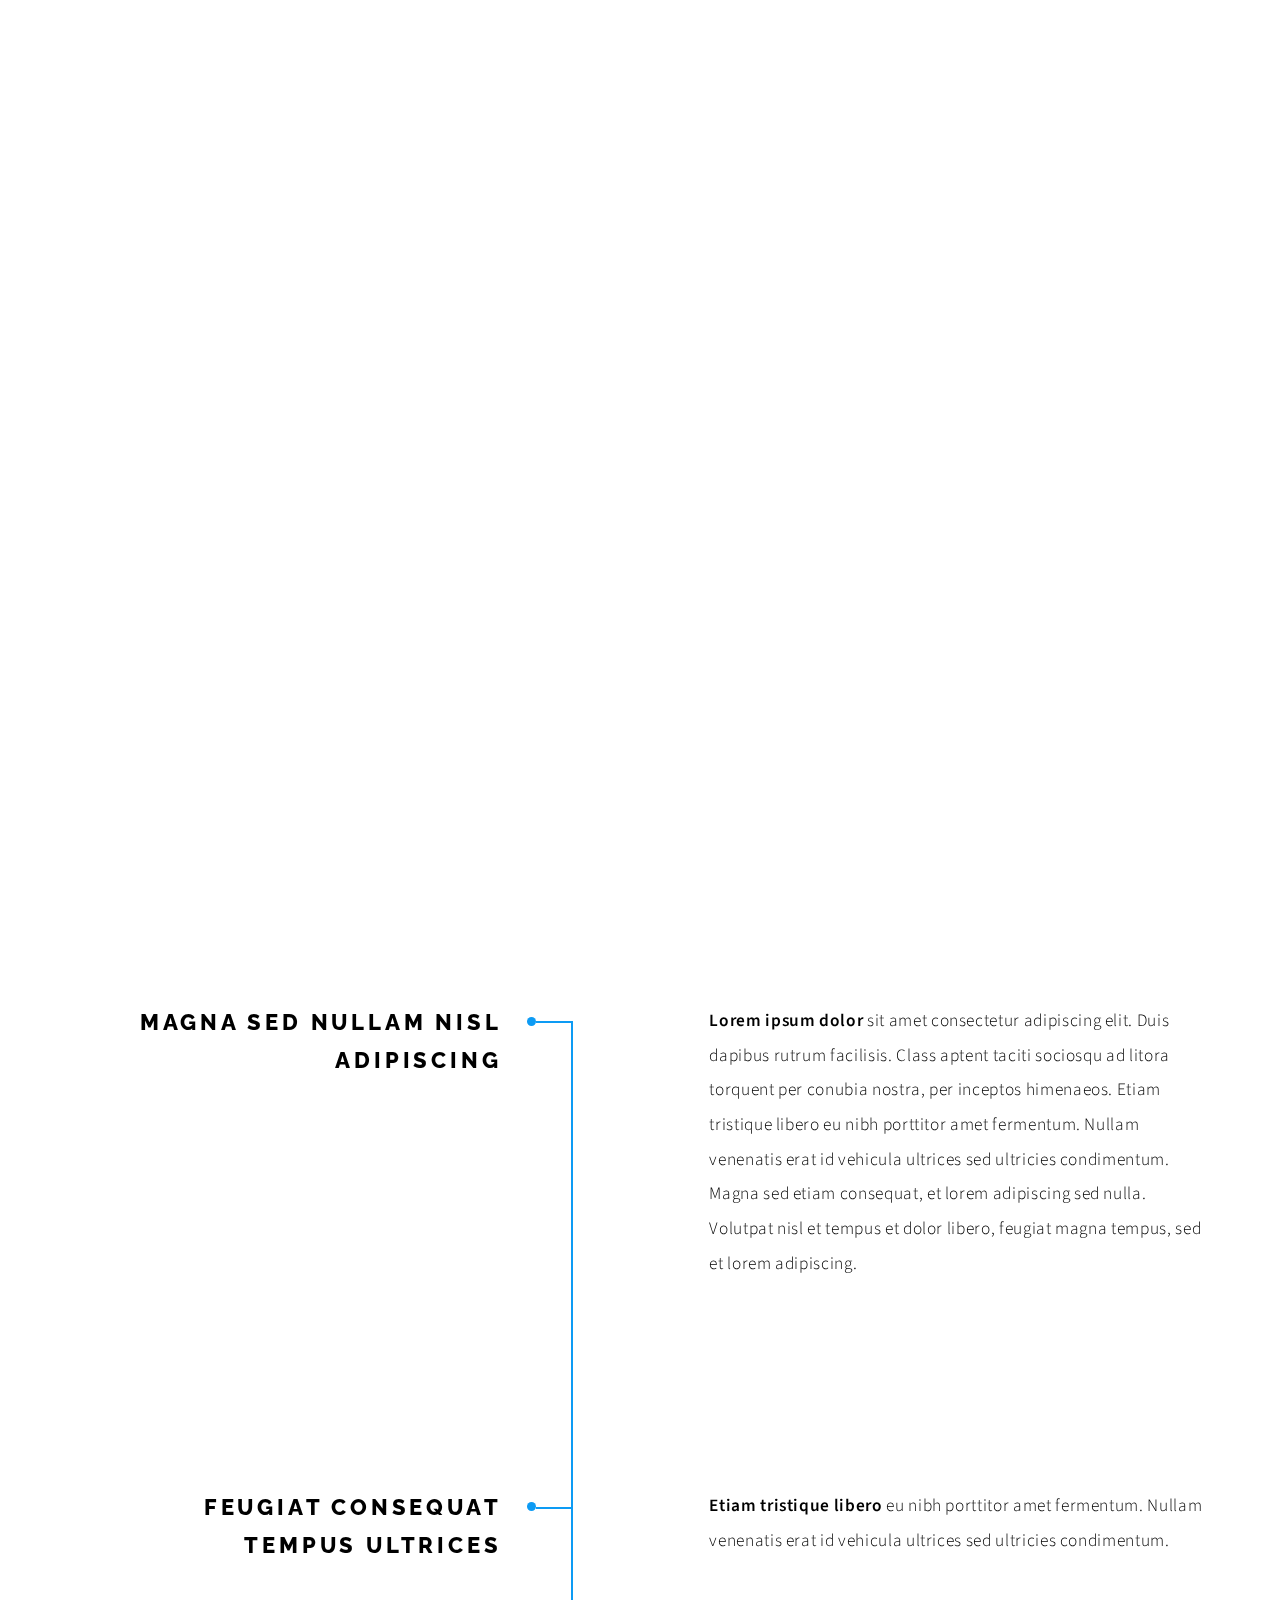
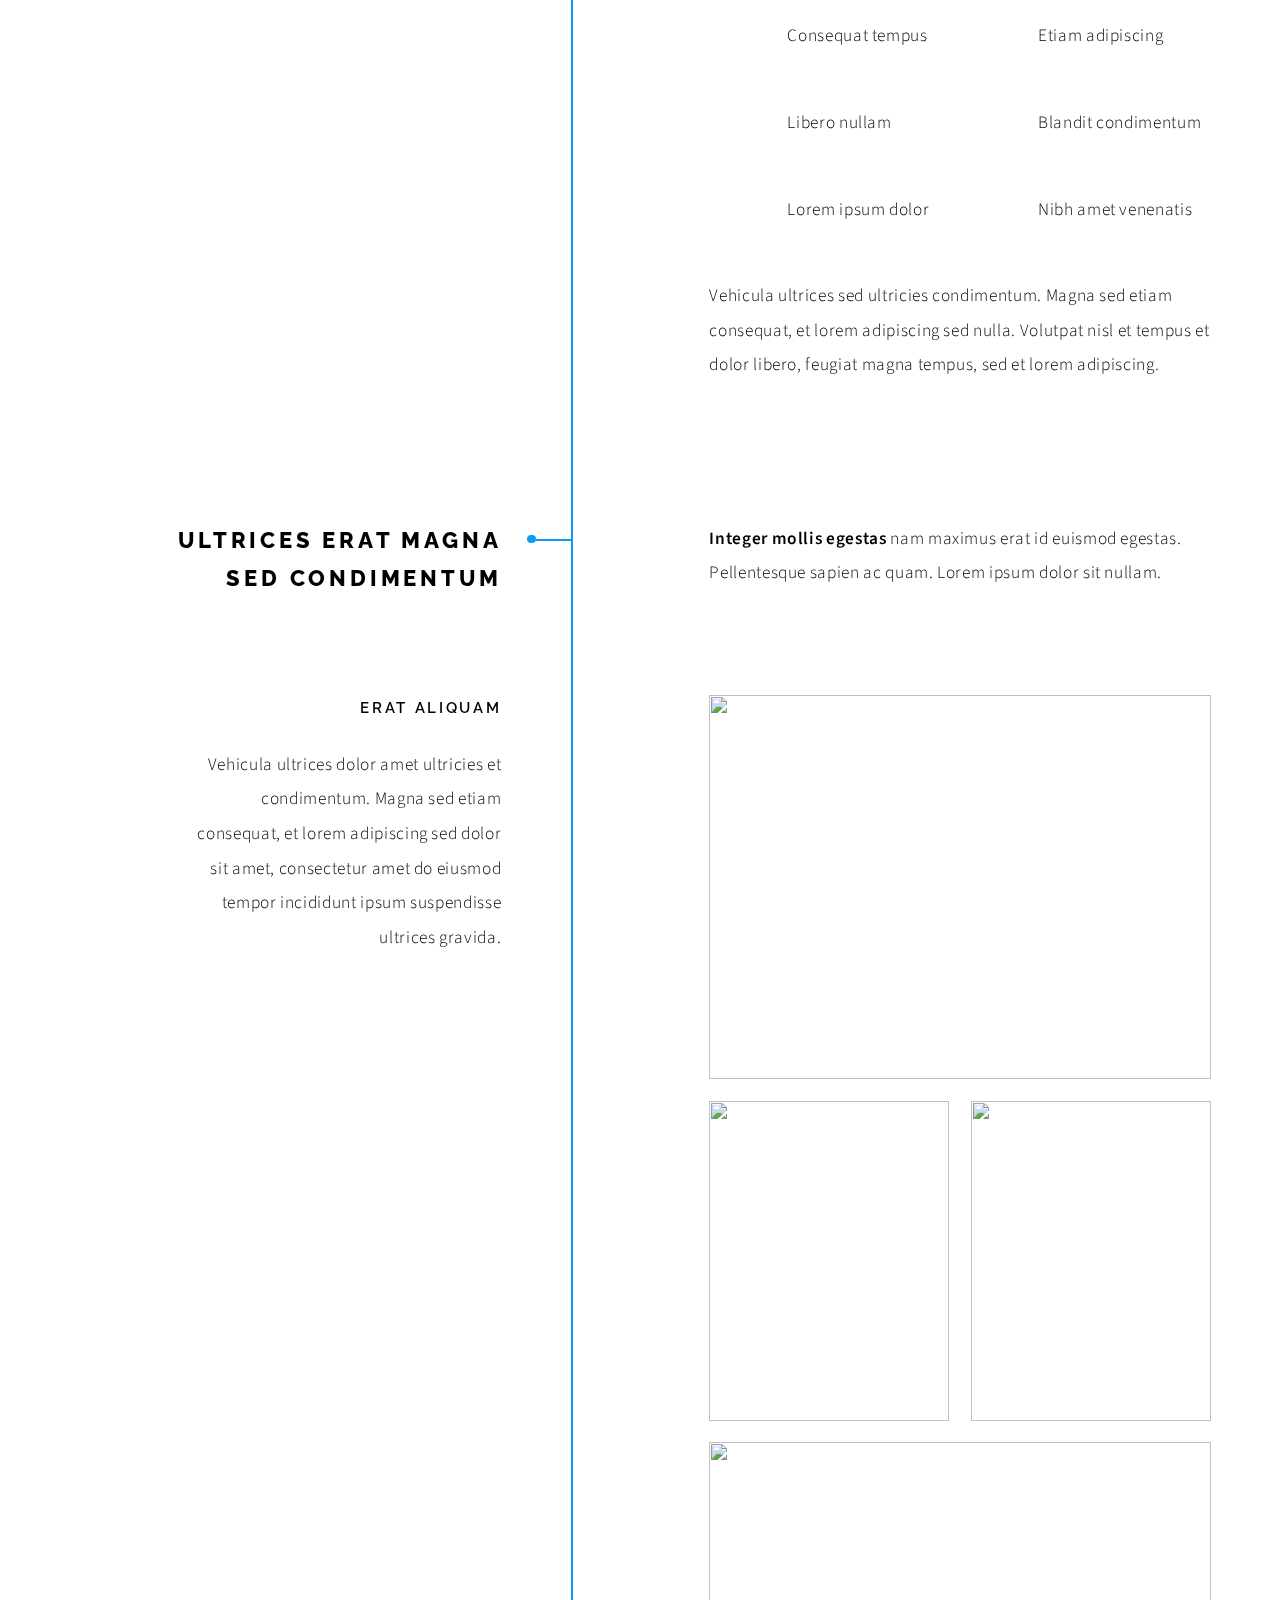
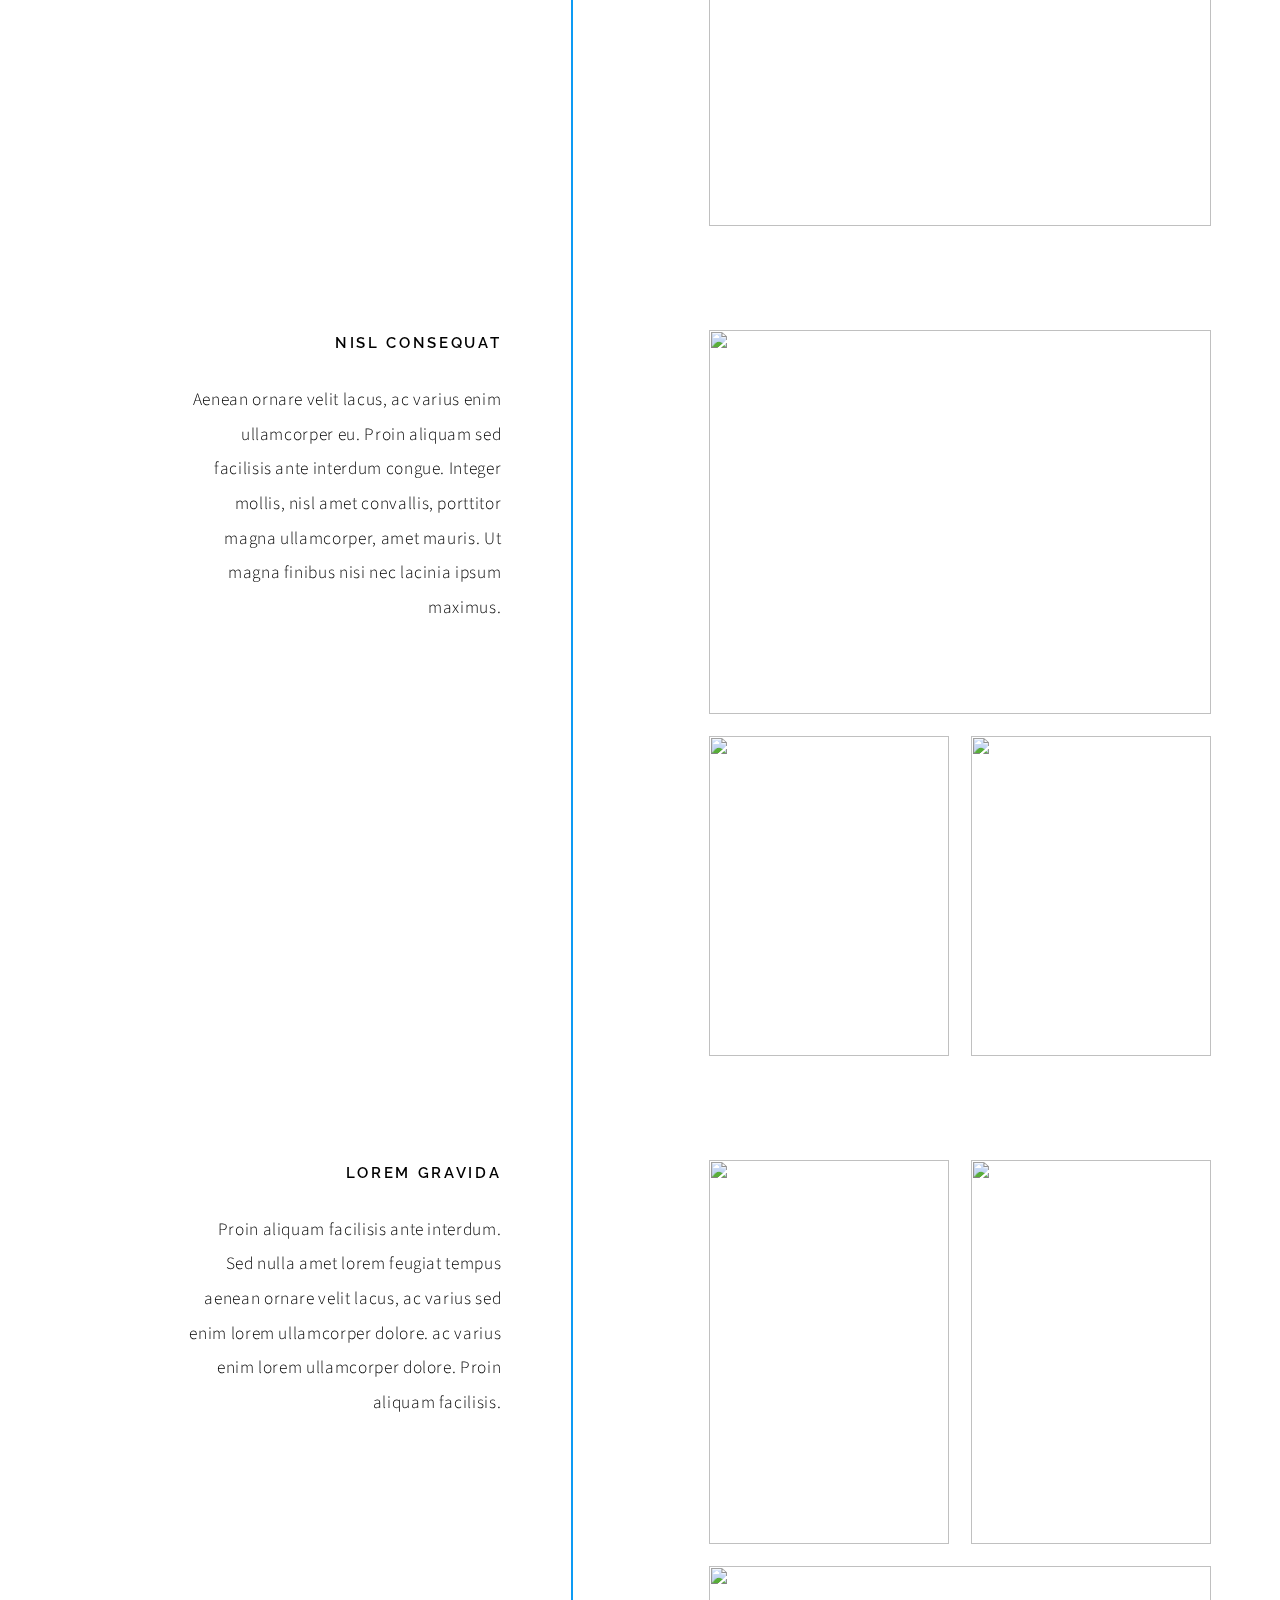
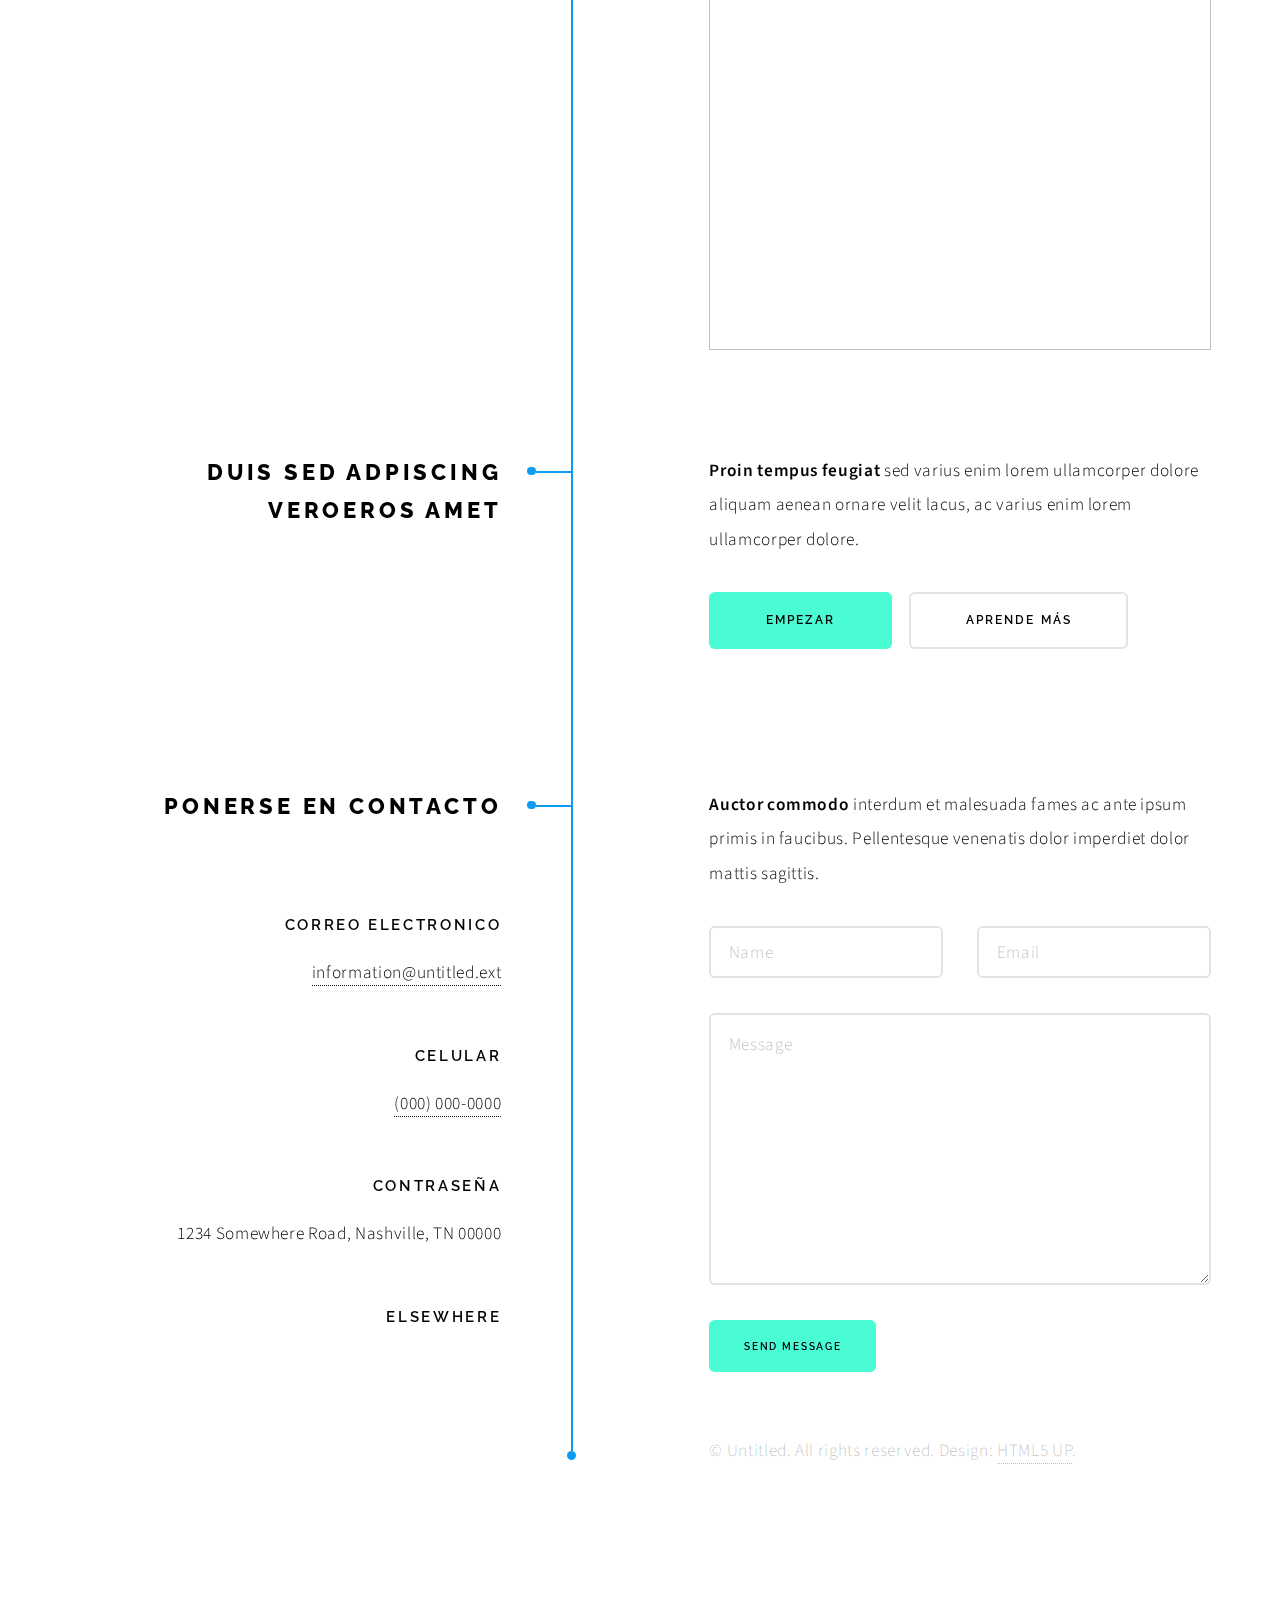
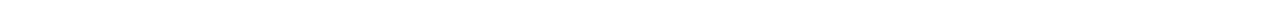
==== index.html @ 2dfb713d "Merge pull request #6 from anders2D/edicion" ====
<!DOCTYPE HTML>
<!--
	Paradigm Shift by HTML5 UP
	html5up.net | @ajlkn
	Free for personal and commercial use under the CCA 3.0 license (html5up.net/license)
-->
<html>
	<head>
		<title>cambio de paradigma en HTML5 UP</title>
		<meta charset="utf-8" />
		<meta name="viewport" content="width=device-width, initial-scale=1, user-scalable=no" />
		<meta name="description" content="" />
		<meta name="keywords" content="" />
		<link rel="stylesheet" href="assets/css/main.css" />
	</head>
	<body class="is-preload">

		<!-- Wrapper -->
			<div id="wrapper">

				<!-- Intro -->
					<section class="intro">
						<header>
							<h1>Cambio de paradigma</h1>
							<p>Una plantilla de sitio responsiva gratuita diseñada por <a href="https://twitter.com/ajlkn">@ajlkn</a> / <a href="https://html5up.net">HTML5 UP</a></p>
							<ul class="actions">
								<li><a href="#first" class="arrow scrolly"><span class="label">Next</span></a></li>
							</ul>
						</header>
						<div class="content">
							<span class="image fill" data-position="center"><img src="images/pic01.jpg" alt="" /></span>
						</div>
					</section>

				<!-- Section -->
					<section id="first">
						<header>
							<h2>Magna sed nullam nisl adipiscing</h2>
						</header>
						<div class="content">
							<p><strong>Lorem ipsum dolor</strong> sit amet consectetur adipiscing elit. Duis dapibus rutrum facilisis. Class aptent taciti sociosqu ad litora torquent per conubia nostra, per inceptos himenaeos. Etiam tristique libero eu nibh porttitor amet fermentum. Nullam venenatis erat id vehicula ultrices sed ultricies condimentum. Magna sed etiam consequat, et lorem adipiscing sed nulla. Volutpat nisl et tempus et dolor libero, feugiat magna tempus, sed et lorem adipiscing.</p>
							<span class="image main"><img src="images/pic02.jpg" alt="" /></span>
						</div>
					</section>

				<!-- Section -->
					<section>
						<header>
							<h2>Feugiat consequat tempus ultrices</h2>
						</header>
						<div class="content">
							<p><strong>Etiam tristique libero</strong> eu nibh porttitor amet fermentum. Nullam venenatis erat id vehicula ultrices sed ultricies condimentum.</p>
							<ul class="feature-icons">
								<li class="icon solid fa-laptop">Consequat tempus</li>
								<li class="icon solid fa-bolt">Etiam adipiscing</li>
								<li class="icon solid fa-signal">Libero nullam</li>
								<li class="icon solid fa-cog">Blandit condimentum</li>
								<li class="icon solid fa-map-marker-alt">Lorem ipsum dolor</li>
								<li class="icon solid fa-code">Nibh amet venenatis</li>
							</ul>
							<p>Vehicula ultrices sed ultricies condimentum. Magna sed etiam consequat, et lorem adipiscing sed nulla. Volutpat nisl et tempus et dolor libero, feugiat magna tempus, sed et lorem adipiscing.</p>
						</div>
					</section>

				<!-- Section -->
					<section>
						<header>
							<h2>Ultrices erat magna sed condimentum</h2>
						</header>
						<div class="content">
							<p><strong>Integer mollis egestas</strong> nam maximus erat id euismod egestas. Pellentesque sapien ac quam. Lorem ipsum dolor sit nullam.</p>

							<!-- Section -->
								<section>
									<header>
										<h3>Erat aliquam</h3>
										<p>Vehicula ultrices dolor amet ultricies et condimentum. Magna sed etiam consequat, et lorem adipiscing sed dolor sit amet, consectetur amet do eiusmod tempor incididunt  ipsum suspendisse ultrices gravida.</p>
									</header>
									<div class="content">
										<div class="gallery">
											<a href="images/gallery/fulls/01.jpg" class="landscape"><img src="images/gallery/thumbs/01.jpg" alt="" /></a>
											<a href="images/gallery/fulls/02.jpg"><img src="images/gallery/thumbs/02.jpg" alt="" /></a>
											<a href="images/gallery/fulls/03.jpg"><img src="images/gallery/thumbs/03.jpg" alt="" /></a>
											<a href="images/gallery/fulls/04.jpg" class="landscape"><img src="images/gallery/thumbs/04.jpg" alt="" /></a>
										</div>
									</div>
								</section>

							<!-- Section -->
								<section>
									<header>
										<h3>Nisl consequat</h3>
										<p>Aenean ornare velit lacus, ac varius enim ullamcorper eu. Proin aliquam sed facilisis ante interdum congue. Integer mollis, nisl amet convallis, porttitor magna ullamcorper, amet mauris. Ut magna finibus nisi nec lacinia ipsum maximus.</p>
									</header>
									<div class="content">
										<div class="gallery">
											<a href="images/gallery/fulls/05.jpg" class="landscape"><img src="images/gallery/thumbs/05.jpg" alt="" /></a>
											<a href="images/gallery/fulls/06.jpg"><img src="images/gallery/thumbs/06.jpg" alt="" /></a>
											<a href="images/gallery/fulls/07.jpg"><img src="images/gallery/thumbs/07.jpg" alt="" /></a>
										</div>
									</div>
								</section>

							<!-- Section -->
								<section>
									<header>
										<h3>Lorem gravida</h3>
										<p>Proin aliquam facilisis ante interdum. Sed nulla amet lorem feugiat tempus aenean ornare velit lacus, ac varius sed enim lorem ullamcorper dolore.  ac varius enim lorem ullamcorper dolore. Proin aliquam facilisis.</p>
									</header>
									<div class="content">
										<div class="gallery">
											<a href="images/gallery/fulls/08.jpg" class="portrait"><img src="images/gallery/thumbs/08.jpg" alt="" /></a>
											<a href="images/gallery/fulls/09.jpg" class="portrait"><img src="images/gallery/thumbs/09.jpg" alt="" /></a>
											<a href="images/gallery/fulls/10.jpg" class="landscape"><img src="images/gallery/thumbs/10.jpg" alt="" /></a>
										</div>
									</div>
								</section>

						</div>
					</section>

				<!-- Section -->
					<section>
						<header>
							<h2>Duis sed adpiscing veroeros amet</h2>
						</header>
						<div class="content">
							<p><strong>Proin tempus feugiat</strong> sed varius enim lorem ullamcorper dolore aliquam aenean ornare velit lacus, ac varius enim lorem ullamcorper dolore.</p>
							<ul class="actions">
								<li><a href="#" class="button primary large">Empezar</a></li>
								<li><a href="#" class="button large">Aprende más</a></li>
							</ul>
						</div>
					</section>

				<!-- Elements -->
				<!--
					<section>
						<header>
							<h2>Elements</h2>
						</header>
						<div class="content">

							<section>
								<header>
									<h3>Text</h3>
								</header>
								<div class="content">
									<p>This is <b>bold</b> and this is <strong>strong</strong>. This is <i>italic</i> and this is <em>emphasized</em>.
									This is <sup>superscript</sup> text and this is <sub>subscript</sub> text.
									This is <u>underlined</u> and this is code: <code>for (;;) { ... }</code>. Finally, <a href="#">this is a link</a>.</p>
									<hr />
									<h2>Heading Level 2</h2>
									<h3>Heading Level 3</h3>
									<h4>Heading Level 4</h4>
									<h5>Heading Level 5</h5>
									<hr />
									<h5>Blockquote</h5>
									<blockquote>Fringilla nisl. Donec accumsan interdum nisi, quis tincidunt felis sagittis eget tempus euismod. Vestibulum ante ipsum primis in faucibus vestibulum. Blandit adipiscing eu felis iaculis volutpat ac adipiscing accumsan faucibus. Vestibulum ante ipsum primis in faucibus lorem ipsum dolor sit amet nullam adipiscing eu felis.</blockquote>
									<h5>Preformatted</h5>
									<pre><code>i = 0;

while (!deck.isInOrder()) {
  print 'Iteration ' + i;
  deck.shuffle();
  i++;
}

print 'Sorted in ' + i + ' iterations.';</code></pre>
								</div>
							</section>

							<section>
								<header>
									<h3>Lists</h3>
								</header>
								<div class="content">

									<h4>Unordered</h4>
									<ul>
										<li>Dolor pulvinar etiam.</li>
										<li>Sagittis adipiscing.</li>
										<li>Felis enim feugiat.</li>
									</ul>

									<h4>Alternate</h4>
									<ul class="alt">
										<li>Dolor pulvinar etiam.</li>
										<li>Sagittis adipiscing.</li>
										<li>Felis enim feugiat.</li>
									</ul>

									<h4>Ordered</h4>
									<ol>
										<li>Dolor pulvinar etiam.</li>
										<li>Etiam vel felis viverra.</li>
										<li>Felis enim feugiat.</li>
										<li>Dolor pulvinar etiam.</li>
										<li>Etiam vel felis lorem.</li>
										<li>Felis enim et feugiat.</li>
									</ol>
									<h4>Icons</h4>
									<ul class="icons">
										<li><a href="#" class="icon brands fa-twitter"><span class="label">Twitter</span></a></li>
										<li><a href="#" class="icon brands fa-facebook-f"><span class="label">Facebook</span></a></li>
										<li><a href="#" class="icon brands fa-instagram"><span class="label">Instagram</span></a></li>
										<li><a href="#" class="icon brands fa-github"><span class="label">Github</span></a></li>
									</ul>

									<h4>Actions</h4>
									<ul class="actions">
										<li><a href="#" class="button primary">Default</a></li>
										<li><a href="#" class="button">Default</a></li>
									</ul>
									<ul class="actions stacked">
										<li><a href="#" class="button primary">Default</a></li>
										<li><a href="#" class="button">Default</a></li>
									</ul>
								</div>
							</section>

							<section>
								<header>
									<h3>Table</h3>
								</header>
								<div class="content">
									<h4>Default</h4>
									<div class="table-wrapper">
										<table>
											<thead>
												<tr>
													<th>Name</th>
													<th>Description</th>
													<th>Price</th>
												</tr>
											</thead>
											<tbody>
												<tr>
													<td>Item One</td>
													<td>Ante turpis integer aliquet porttitor.</td>
													<td>29.99</td>
												</tr>
												<tr>
													<td>Item Two</td>
													<td>Vis ac commodo adipiscing arcu aliquet.</td>
													<td>19.99</td>
												</tr>
												<tr>
													<td>Item Three</td>
													<td> Morbi faucibus arcu accumsan lorem.</td>
													<td>29.99</td>
												</tr>
												<tr>
													<td>Item Four</td>
													<td>Vitae integer tempus condimentum.</td>
													<td>19.99</td>
												</tr>
												<tr>
													<td>Item Five</td>
													<td>Ante turpis integer aliquet porttitor.</td>
													<td>29.99</td>
												</tr>
											</tbody>
											<tfoot>
												<tr>
													<td colspan="2"></td>
													<td>100.00</td>
												</tr>
											</tfoot>
										</table>
									</div>

									<h4>Alternate</h4>
									<div class="table-wrapper">
										<table class="alt">
											<thead>
												<tr>
													<th>Name</th>
													<th>Description</th>
													<th>Price</th>
												</tr>
											</thead>
											<tbody>
												<tr>
													<td>Item One</td>
													<td>Ante turpis integer aliquet porttitor.</td>
													<td>29.99</td>
												</tr>
												<tr>
													<td>Item Two</td>
													<td>Vis ac commodo adipiscing arcu aliquet.</td>
													<td>19.99</td>
												</tr>
												<tr>
													<td>Item Three</td>
													<td> Morbi faucibus arcu accumsan lorem.</td>
													<td>29.99</td>
												</tr>
												<tr>
													<td>Item Four</td>
													<td>Vitae integer tempus condimentum.</td>
													<td>19.99</td>
												</tr>
												<tr>
													<td>Item Five</td>
													<td>Ante turpis integer aliquet porttitor.</td>
													<td>29.99</td>
												</tr>
											</tbody>
											<tfoot>
												<tr>
													<td colspan="2"></td>
													<td>100.00</td>
												</tr>
											</tfoot>
										</table>
									</div>
								</div>
							</section>

							<section>
								<header>
									<h3>Buttons</h3>
								</header>
								<div class="content">
									<ul class="actions">
										<li><a href="#" class="button primary">Primary</a></li>
										<li><a href="#" class="button">Default</a></li>
									</ul>
									<ul class="actions">
										<li><a href="#" class="button large">Large</a></li>
										<li><a href="#" class="button">Default</a></li>
										<li><a href="#" class="button small">Small</a></li>
									</ul>
									<ul class="actions">
										<li><a href="#" class="button primary icon solid fa-download">Icon</a></li>
										<li><a href="#" class="button icon solid fa-download">Icon</a></li>
									</ul>
									<ul class="actions">
										<li><span class="button primary disabled">Disabled</span></li>
										<li><span class="button disabled">Disabled</span></li>
									</ul>
								</div>
							</section>

							<section>
								<header>
									<h3>Form</h3>
								</header>
								<div class="content">
									<form method="post" action="#">
										<div class="fields">
											<div class="field half">
												<label for="demo-name">Name</label>
												<input type="text" name="demo-name" id="demo-name" value="" placeholder="Jane Doe" />
											</div>
											<div class="field half">
												<label for="demo-email">Email</label>
												<input type="email" name="demo-email" id="demo-email" value="" placeholder="jane@untitled.tld" />
											</div>
											<div class="field">
												<label for="demo-category">Category</label>
												<select name="demo-category" id="demo-category">
													<option value="">-</option>
													<option value="1">Manufacturing</option>
													<option value="1">Shipping</option>
													<option value="1">Administration</option>
													<option value="1">Human Resources</option>
												</select>
											</div>
											<div class="field half">
												<input type="radio" id="demo-priority-low" name="demo-priority" checked>
												<label for="demo-priority-low">Low</label>
											</div>
											<div class="field half">
												<input type="radio" id="demo-priority-high" name="demo-priority">
												<label for="demo-priority-high">High</label>
											</div>
											<div class="field half">
												<input type="checkbox" id="demo-copy" name="demo-copy">
												<label for="demo-copy">Email me a copy</label>
											</div>
											<div class="field half">
												<input type="checkbox" id="demo-human" name="demo-human" checked>
												<label for="demo-human">Not a robot</label>
											</div>
											<div class="field">
												<label for="demo-message">Message</label>
												<textarea name="demo-message" id="demo-message" placeholder="Enter your message" rows="6"></textarea>
											</div>
										</div>
										<ul class="actions">
											<li><input type="submit" value="Send Message" class="primary" /></li>
											<li><input type="reset" value="Reset" /></li>
										</ul>
									</form>
								</div>
							</section>

						</div>
					</section>
				-->

				<!-- Section -->
					<section>
						<header>
							<h2>Ponerse en contacto</h2>
						</header>
						<div class="content">
							<p><strong>Auctor commodo</strong> interdum et malesuada fames ac ante ipsum primis in faucibus. Pellentesque venenatis dolor imperdiet dolor mattis sagittis.</p>
							<form>
								<div class="fields">
									<div class="field half">
										<input type="text" name="name" id="name" placeholder="Name" />
									</div>
									<div class="field half">
										<input type="email" name="email" id="email" placeholder="Email" />
									</div>
									<div class="field">
										<textarea name="message" id="message" placeholder="Message" rows="7"></textarea>
									</div>
								</div>
								<ul class="actions">
									<li><input type="submit" value="Send Message" class="button primary" /></li>
								</ul>
							</form>
						</div>
						<footer>
							<ul class="items">
								<li>
									<h3>correo electronico</h3>
									<a href="#">information@untitled.ext</a>
								</li>
								<li>
									<h3>celular</h3>
									<a href="#">(000) 000-0000</a>
								</li>
								<li>
									<h3>contraseña</h3>
									<span>1234 Somewhere Road, Nashville, TN 00000</span>
								</li>
								<li>
									<h3>Elsewhere</h3>
									<ul class="icons">
										<li><a href="#" class="icon brands fa-twitter"><span class="label">Twitter</span></a></li>
										<li><a href="#" class="icon brands fa-facebook-f"><span class="label">Facebook</span></a></li>
										<li><a href="#" class="icon brands fa-instagram"><span class="label">Instagram</span></a></li>
										<li><a href="#" class="icon brands fa-linkedin-in"><span class="label">LinkedIn</span></a></li>
										<li><a href="#" class="icon brands fa-github"><span class="label">GitHub</span></a></li>
										<li><a href="#" class="icon brands fa-codepen"><span class="label">Codepen</span></a></li>
									</ul>
								</li>
							</ul>
						</footer>
					</section>

				<!-- Copyright -->
					<div class="copyright">&copy; Untitled. All rights reserved. Design: <a href="https://html5up.net">HTML5 UP</a>.</div>

			</div>

		<!-- Scripts -->
			<script src="assets/js/jquery.min.js"></script>
			<script src="assets/js/jquery.scrolly.min.js"></script>
			<script src="assets/js/browser.min.js"></script>
			<script src="assets/js/breakpoints.min.js"></script>
			<script src="assets/js/util.js"></script>
			<script src="assets/js/main.js"></script>

	</body>
</html>
---- assets/css/main.css ----
@import url(fontawesome-all.min.css);
@import url("https://fonts.googleapis.com/css?family=Source+Sans+Pro:300,600,700,300i,600i,700i|Raleway:600,800");

/*
	Paradigm Shift by HTML5 UP
	html5up.net | @ajlkn
	Free for personal and commercial use under the CCA 3.0 license (html5up.net/license)
*/

html, body, div, span, applet, object,
iframe, h1, h2, h3, h4, h5, h6, p, blockquote,
pre, a, abbr, acronym, address, big, cite,
code, del, dfn, em, img, ins, kbd, q, s, samp,
small, strike, strong, sub, sup, tt, var, b,
u, i, center, dl, dt, dd, ol, ul, li, fieldset,
form, label, legend, table, caption, tbody,
tfoot, thead, tr, th, td, article, aside,
canvas, details, embed, figure, figcaption,
footer, header, hgroup, menu, nav, output, ruby,
section, summary, time, mark, audio, video {
	margin: 0;
	padding: 0;
	border: 0;
	font-size: 100%;
	font: inherit;
	vertical-align: baseline;}

article, aside, details, figcaption, figure,
footer, header, hgroup, menu, nav, section {
	display: block;}

body {
	line-height: 1;
}

ol, ul {
	list-style: none;
}

blockquote, q {
	quotes: none;
}

	blockquote:before, blockquote:after, q:before, q:after {
		content: '';
		content: none;
	}

table {
	border-collapse: collapse;
	border-spacing: 0;
}

body {
	-webkit-text-size-adjust: none;
}

mark {
	background-color: transparent;
	color: inherit;
}

input::-moz-focus-inner {
	border: 0;
	padding: 0;
}

input, select, textarea {
	-moz-appearance: none;
	-webkit-appearance: none;
	-ms-appearance: none;
	appearance: none;
}

/* Basic */

	@-ms-viewport {
		width: device-width;
	}

	body {
		-ms-overflow-style: scrollbar;
	}

	@media screen and (max-width: 480px) {

		html, body {
			min-width: 320px;
		}

	}

	html {
		box-sizing: border-box;
	}

	*, *:before, *:after {
		box-sizing: inherit;
	}

	html {
		overflow-x: hidden;
	}

	body {
		background: #ffffff;
		overflow-x: hidden;
	}

		body.is-preload *, body.is-preload *:before, body.is-preload *:after {
			-moz-animation: none !important;
			-webkit-animation: none !important;
			-ms-animation: none !important;
			animation: none !important;
			-moz-transition: none !important;
			-webkit-transition: none !important;
			-ms-transition: none !important;
			transition: none !important;
		}

/* Typography */

	html {
		font-size: 18pt;
	}

		@media screen and (max-width: 1920px) {

			html {
				font-size: 13pt;
			}

		}

		@media screen and (max-width: 1152px) {

			html {
				font-size: 14pt;
			}

		}

		@media screen and (max-width: 736px) {

			html {
				font-size: 12pt;
			}

		}

		@media screen and (max-width: 480px) {

			html {
				font-size: 11pt;
			}

		}

	body {
		background-color: #ffffff;
		color: #000000;
	}

	body, input, select, textarea {
		color: #000000;
		font-family: "Source Sans Pro", Helvetica, sans-serif;
		font-size: 1rem;
		font-weight: 300;
		letter-spacing: 0.0375em;
		line-height: 2;
	}

	a {
		-moz-transition: border-bottom-color 0.25s ease-in-out;
		-webkit-transition: border-bottom-color 0.25s ease-in-out;
		-ms-transition: border-bottom-color 0.25s ease-in-out;
		transition: border-bottom-color 0.25s ease-in-out;
		text-decoration: none;
		color: #000000;
		border-bottom: dotted 1px;
	}

		a:hover {
			text-decoration: none;
			border-bottom-color: transparent;
		}

	strong, b {
		font-weight: 600;
		color: #000000;
	}

	em, i {
		font-style: italic;
	}

	p {
		margin: 0 0 2rem 0;
	}

	h1, h2, h3, h4, h5, h6 {
		color: #000000;
		font-family: "Raleway", Helvetica, sans-serif;
		font-weight: 600;
		letter-spacing: 0.175em;
		line-height: 1.75;
		margin: 0 0 1.5rem 0;
		text-transform: uppercase;
	}

		h1 a, h2 a, h3 a, h4 a, h5 a, h6 a {
			color: inherit;
			text-decoration: none;
		}

	h1 {
		font-family: "Source Sans Pro", Helvetica, sans-serif;
		font-size: 5rem;
		font-weight: 700;
		letter-spacing: -0.05em;
		line-height: 1.1;
		margin: 0 0 1.5rem 0;
		text-transform: none;
	}

	h2 {
		font-size: 1.25rem;
		font-weight: 800;
		margin: 0 0 2rem 0;
	}

	h3 {
		font-size: 0.875rem;
	}

	h4 {
		font-size: 0.875rem;
	}

	h5 {
		font-size: 0.75rem;
	}

	h6 {
		font-size: 0.625rem;
	}

	@media screen and (max-width: 736px) {

		h1 {
			font-size: 4.5rem;
			line-height: 1.1;
		}

		h2 {
			font-size: 1.25rem;
			line-height: 1.7;
		}

		h3 {
			font-size: 0.9rem;
		}

		h4 {
			font-size: 0.75rem;
		}

		h5 {
			font-size: 0.675rem;
		}

	}

	@media screen and (max-width: 360px) {

		h1 {
			font-size: 3.75rem;
		}

		h2 {
			font-size: 1.125rem;
		}

		h3 {
			font-size: 0.8rem;
		}

		h4 {
			font-size: 0.675rem;
		}

		h5 {
			font-size: 0.675rem;
		}

	}

	sub {
		font-size: 0.8rem;
		position: relative;
		top: 0.5rem;
	}

	sup {
		font-size: 0.8rem;
		position: relative;
		top: -0.5rem;
	}

	blockquote {
		border-left: solid 0.5rem rgba(144, 144, 144, 0.25);
		font-style: italic;
		margin: 0 0 2rem 0;
		padding: 1rem 0 1rem 2rem;
	}

	code {
		background: rgba(144, 144, 144, 0.1);
		border-radius: 0.325rem;
		font-family: "Courier New", monospace;
		font-size: 0.9rem;
		margin: 0 0.25rem;
		padding: 0.25rem 0.65rem;
	}

	pre {
		-webkit-overflow-scrolling: touch;
		font-family: "Courier New", monospace;
		font-size: 0.9rem;
		margin: 0 0 2rem 0;
		width: 100%;
	}

		pre code {
			display: block;
			line-height: 1.75;
			padding: 1rem 1.5rem;
			overflow-x: auto;
		}

	hr {
		border: 0;
		border-bottom: solid 2px rgba(144, 144, 144, 0.25);
		margin: 3rem 0;
	}

		hr.major {
			margin: 5rem 0;
		}

		@media screen and (max-width: 736px) {

			hr.major {
				margin: 3rem 0;
			}

		}

/* Row */

	.row {
		display: flex;
		flex-wrap: wrap;
		box-sizing: border-box;
		align-items: stretch;
	}

		.row > * {
			box-sizing: border-box;
		}

		.row.gtr-uniform > * > :last-child {
			margin-bottom: 0;
		}

		.row.aln-left {
			justify-content: flex-start;
		}

		.row.aln-center {
			justify-content: center;
		}

		.row.aln-right {
			justify-content: flex-end;
		}

		.row.aln-top {
			align-items: flex-start;
		}

		.row.aln-middle {
			align-items: center;
		}

		.row.aln-bottom {
			align-items: flex-end;
		}

		.row > .imp {
			order: -1;
		}

		.row > .col-1 {
			width: 8.33333%;
		}

		.row > .off-1 {
			margin-left: 8.33333%;
		}

		.row > .col-2 {
			width: 16.66667%;
		}

		.row > .off-2 {
			margin-left: 16.66667%;
		}

		.row > .col-3 {
			width: 25%;
		}

		.row > .off-3 {
			margin-left: 25%;
		}

		.row > .col-4 {
			width: 33.33333%;
		}

		.row > .off-4 {
			margin-left: 33.33333%;
		}

		.row > .col-5 {
			width: 41.66667%;
		}

		.row > .off-5 {
			margin-left: 41.66667%;
		}

		.row > .col-6 {
			width: 50%;
		}

		.row > .off-6 {
			margin-left: 50%;
		}

		.row > .col-7 {
			width: 58.33333%;
		}

		.row > .off-7 {
			margin-left: 58.33333%;
		}

		.row > .col-8 {
			width: 66.66667%;
		}

		.row > .off-8 {
			margin-left: 66.66667%;
		}

		.row > .col-9 {
			width: 75%;
		}

		.row > .off-9 {
			margin-left: 75%;
		}

		.row > .col-10 {
			width: 83.33333%;
		}

		.row > .off-10 {
			margin-left: 83.33333%;
		}

		.row > .col-11 {
			width: 91.66667%;
		}

		.row > .off-11 {
			margin-left: 91.66667%;
		}

		.row > .col-12 {
			width: 100%;
		}

		.row > .off-12 {
			margin-left: 100%;
		}

		.row.gtr-0 {
			margin-top: 0;
			margin-left: 0rem;
		}

			.row.gtr-0 > * {
				padding: 0 0 0 0rem;
			}

			.row.gtr-0.gtr-uniform {
				margin-top: 0rem;
			}

				.row.gtr-0.gtr-uniform > * {
					padding-top: 0rem;
				}

		.row.gtr-25 {
			margin-top: 0;
			margin-left: -0.5rem;
		}

			.row.gtr-25 > * {
				padding: 0 0 0 0.5rem;
			}

			.row.gtr-25.gtr-uniform {
				margin-top: -0.5rem;
			}

				.row.gtr-25.gtr-uniform > * {
					padding-top: 0.5rem;
				}

		.row.gtr-50 {
			margin-top: 0;
			margin-left: -1rem;
		}

			.row.gtr-50 > * {
				padding: 0 0 0 1rem;
			}

			.row.gtr-50.gtr-uniform {
				margin-top: -1rem;
			}

				.row.gtr-50.gtr-uniform > * {
					padding-top: 1rem;
				}

		.row {
			margin-top: 0;
			margin-left: -2rem;
		}

			.row > * {
				padding: 0 0 0 2rem;
			}

			.row.gtr-uniform {
				margin-top: -2rem;
			}

				.row.gtr-uniform > * {
					padding-top: 2rem;
				}

		.row.gtr-150 {
			margin-top: 0;
			margin-left: -3rem;
		}

			.row.gtr-150 > * {
				padding: 0 0 0 3rem;
			}

			.row.gtr-150.gtr-uniform {
				margin-top: -3rem;
			}

				.row.gtr-150.gtr-uniform > * {
					padding-top: 3rem;
				}

		.row.gtr-200 {
			margin-top: 0;
			margin-left: -4rem;
		}

			.row.gtr-200 > * {
				padding: 0 0 0 4rem;
			}

			.row.gtr-200.gtr-uniform {
				margin-top: -4rem;
			}

				.row.gtr-200.gtr-uniform > * {
					padding-top: 4rem;
				}

		@media screen and (max-width: 1920px) {

			.row {
				display: flex;
				flex-wrap: wrap;
				box-sizing: border-box;
				align-items: stretch;
			}

				.row > * {
					box-sizing: border-box;
				}

				.row.gtr-uniform > * > :last-child {
					margin-bottom: 0;
				}

				.row.aln-left {
					justify-content: flex-start;
				}

				.row.aln-center {
					justify-content: center;
				}

				.row.aln-right {
					justify-content: flex-end;
				}

				.row.aln-top {
					align-items: flex-start;
				}

				.row.aln-middle {
					align-items: center;
				}

				.row.aln-bottom {
					align-items: flex-end;
				}

				.row > .imp-xlarge {
					order: -1;
				}

				.row > .col-1-xlarge {
					width: 8.33333%;
				}

				.row > .off-1-xlarge {
					margin-left: 8.33333%;
				}

				.row > .col-2-xlarge {
					width: 16.66667%;
				}

				.row > .off-2-xlarge {
					margin-left: 16.66667%;
				}

				.row > .col-3-xlarge {
					width: 25%;
				}

				.row > .off-3-xlarge {
					margin-left: 25%;
				}

				.row > .col-4-xlarge {
					width: 33.33333%;
				}

				.row > .off-4-xlarge {
					margin-left: 33.33333%;
				}

				.row > .col-5-xlarge {
					width: 41.66667%;
				}

				.row > .off-5-xlarge {
					margin-left: 41.66667%;
				}

				.row > .col-6-xlarge {
					width: 50%;
				}

				.row > .off-6-xlarge {
					margin-left: 50%;
				}

				.row > .col-7-xlarge {
					width: 58.33333%;
				}

				.row > .off-7-xlarge {
					margin-left: 58.33333%;
				}

				.row > .col-8-xlarge {
					width: 66.66667%;
				}

				.row > .off-8-xlarge {
					margin-left: 66.66667%;
				}

				.row > .col-9-xlarge {
					width: 75%;
				}

				.row > .off-9-xlarge {
					margin-left: 75%;
				}

				.row > .col-10-xlarge {
					width: 83.33333%;
				}

				.row > .off-10-xlarge {
					margin-left: 83.33333%;
				}

				.row > .col-11-xlarge {
					width: 91.66667%;
				}

				.row > .off-11-xlarge {
					margin-left: 91.66667%;
				}

				.row > .col-12-xlarge {
					width: 100%;
				}

				.row > .off-12-xlarge {
					margin-left: 100%;
				}

				.row.gtr-0 {
					margin-top: 0;
					margin-left: 0rem;
				}

					.row.gtr-0 > * {
						padding: 0 0 0 0rem;
					}

					.row.gtr-0.gtr-uniform {
						margin-top: 0rem;
					}

						.row.gtr-0.gtr-uniform > * {
							padding-top: 0rem;
						}

				.row.gtr-25 {
					margin-top: 0;
					margin-left: -0.5rem;
				}

					.row.gtr-25 > * {
						padding: 0 0 0 0.5rem;
					}

					.row.gtr-25.gtr-uniform {
						margin-top: -0.5rem;
					}

						.row.gtr-25.gtr-uniform > * {
							padding-top: 0.5rem;
						}

				.row.gtr-50 {
					margin-top: 0;
					margin-left: -1rem;
				}

					.row.gtr-50 > * {
						padding: 0 0 0 1rem;
					}

					.row.gtr-50.gtr-uniform {
						margin-top: -1rem;
					}

						.row.gtr-50.gtr-uniform > * {
							padding-top: 1rem;
						}

				.row {
					margin-top: 0;
					margin-left: -2rem;
				}

					.row > * {
						padding: 0 0 0 2rem;
					}

					.row.gtr-uniform {
						margin-top: -2rem;
					}

						.row.gtr-uniform > * {
							padding-top: 2rem;
						}

				.row.gtr-150 {
					margin-top: 0;
					margin-left: -3rem;
				}

					.row.gtr-150 > * {
						padding: 0 0 0 3rem;
					}

					.row.gtr-150.gtr-uniform {
						margin-top: -3rem;
					}

						.row.gtr-150.gtr-uniform > * {
							padding-top: 3rem;
						}

				.row.gtr-200 {
					margin-top: 0;
					margin-left: -4rem;
				}

					.row.gtr-200 > * {
						padding: 0 0 0 4rem;
					}

					.row.gtr-200.gtr-uniform {
						margin-top: -4rem;
					}

						.row.gtr-200.gtr-uniform > * {
							padding-top: 4rem;
						}

		}

		@media screen and (max-width: 1280px) {

			.row {
				display: flex;
				flex-wrap: wrap;
				box-sizing: border-box;
				align-items: stretch;
			}

				.row > * {
					box-sizing: border-box;
				}

				.row.gtr-uniform > * > :last-child {
					margin-bottom: 0;
				}

				.row.aln-left {
					justify-content: flex-start;
				}

				.row.aln-center {
					justify-content: center;
				}

				.row.aln-right {
					justify-content: flex-end;
				}

				.row.aln-top {
					align-items: flex-start;
				}

				.row.aln-middle {
					align-items: center;
				}

				.row.aln-bottom {
					align-items: flex-end;
				}

				.row > .imp-large {
					order: -1;
				}

				.row > .col-1-large {
					width: 8.33333%;
				}

				.row > .off-1-large {
					margin-left: 8.33333%;
				}

				.row > .col-2-large {
					width: 16.66667%;
				}

				.row > .off-2-large {
					margin-left: 16.66667%;
				}

				.row > .col-3-large {
					width: 25%;
				}

				.row > .off-3-large {
					margin-left: 25%;
				}

				.row > .col-4-large {
					width: 33.33333%;
				}

				.row > .off-4-large {
					margin-left: 33.33333%;
				}

				.row > .col-5-large {
					width: 41.66667%;
				}

				.row > .off-5-large {
					margin-left: 41.66667%;
				}

				.row > .col-6-large {
					width: 50%;
				}

				.row > .off-6-large {
					margin-left: 50%;
				}

				.row > .col-7-large {
					width: 58.33333%;
				}

				.row > .off-7-large {
					margin-left: 58.33333%;
				}

				.row > .col-8-large {
					width: 66.66667%;
				}

				.row > .off-8-large {
					margin-left: 66.66667%;
				}

				.row > .col-9-large {
					width: 75%;
				}

				.row > .off-9-large {
					margin-left: 75%;
				}

				.row > .col-10-large {
					width: 83.33333%;
				}

				.row > .off-10-large {
					margin-left: 83.33333%;
				}

				.row > .col-11-large {
					width: 91.66667%;
				}

				.row > .off-11-large {
					margin-left: 91.66667%;
				}

				.row > .col-12-large {
					width: 100%;
				}

				.row > .off-12-large {
					margin-left: 100%;
				}

				.row.gtr-0 {
					margin-top: 0;
					margin-left: 0rem;
				}

					.row.gtr-0 > * {
						padding: 0 0 0 0rem;
					}

					.row.gtr-0.gtr-uniform {
						margin-top: 0rem;
					}

						.row.gtr-0.gtr-uniform > * {
							padding-top: 0rem;
						}

				.row.gtr-25 {
					margin-top: 0;
					margin-left: -0.375rem;
				}

					.row.gtr-25 > * {
						padding: 0 0 0 0.375rem;
					}

					.row.gtr-25.gtr-uniform {
						margin-top: -0.375rem;
					}

						.row.gtr-25.gtr-uniform > * {
							padding-top: 0.375rem;
						}

				.row.gtr-50 {
					margin-top: 0;
					margin-left: -0.75rem;
				}

					.row.gtr-50 > * {
						padding: 0 0 0 0.75rem;
					}

					.row.gtr-50.gtr-uniform {
						margin-top: -0.75rem;
					}

						.row.gtr-50.gtr-uniform > * {
							padding-top: 0.75rem;
						}

				.row {
					margin-top: 0;
					margin-left: -1.5rem;
				}

					.row > * {
						padding: 0 0 0 1.5rem;
					}

					.row.gtr-uniform {
						margin-top: -1.5rem;
					}

						.row.gtr-uniform > * {
							padding-top: 1.5rem;
						}

				.row.gtr-150 {
					margin-top: 0;
					margin-left: -2.25rem;
				}

					.row.gtr-150 > * {
						padding: 0 0 0 2.25rem;
					}

					.row.gtr-150.gtr-uniform {
						margin-top: -2.25rem;
					}

						.row.gtr-150.gtr-uniform > * {
							padding-top: 2.25rem;
						}

				.row.gtr-200 {
					margin-top: 0;
					margin-left: -3rem;
				}

					.row.gtr-200 > * {
						padding: 0 0 0 3rem;
					}

					.row.gtr-200.gtr-uniform {
						margin-top: -3rem;
					}

						.row.gtr-200.gtr-uniform > * {
							padding-top: 3rem;
						}

		}

		@media screen and (max-width: 1152px) {

			.row {
				display: flex;
				flex-wrap: wrap;
				box-sizing: border-box;
				align-items: stretch;
			}

				.row > * {
					box-sizing: border-box;
				}

				.row.gtr-uniform > * > :last-child {
					margin-bottom: 0;
				}

				.row.aln-left {
					justify-content: flex-start;
				}

				.row.aln-center {
					justify-content: center;
				}

				.row.aln-right {
					justify-content: flex-end;
				}

				.row.aln-top {
					align-items: flex-start;
				}

				.row.aln-middle {
					align-items: center;
				}

				.row.aln-bottom {
					align-items: flex-end;
				}

				.row > .imp-medium {
					order: -1;
				}

				.row > .col-1-medium {
					width: 8.33333%;
				}

				.row > .off-1-medium {
					margin-left: 8.33333%;
				}

				.row > .col-2-medium {
					width: 16.66667%;
				}

				.row > .off-2-medium {
					margin-left: 16.66667%;
				}

				.row > .col-3-medium {
					width: 25%;
				}

				.row > .off-3-medium {
					margin-left: 25%;
				}

				.row > .col-4-medium {
					width: 33.33333%;
				}

				.row > .off-4-medium {
					margin-left: 33.33333%;
				}

				.row > .col-5-medium {
					width: 41.66667%;
				}

				.row > .off-5-medium {
					margin-left: 41.66667%;
				}

				.row > .col-6-medium {
					width: 50%;
				}

				.row > .off-6-medium {
					margin-left: 50%;
				}

				.row > .col-7-medium {
					width: 58.33333%;
				}

				.row > .off-7-medium {
					margin-left: 58.33333%;
				}

				.row > .col-8-medium {
					width: 66.66667%;
				}

				.row > .off-8-medium {
					margin-left: 66.66667%;
				}

				.row > .col-9-medium {
					width: 75%;
				}

				.row > .off-9-medium {
					margin-left: 75%;
				}

				.row > .col-10-medium {
					width: 83.33333%;
				}

				.row > .off-10-medium {
					margin-left: 83.33333%;
				}

				.row > .col-11-medium {
					width: 91.66667%;
				}

				.row > .off-11-medium {
					margin-left: 91.66667%;
				}

				.row > .col-12-medium {
					width: 100%;
				}

				.row > .off-12-medium {
					margin-left: 100%;
				}

				.row.gtr-0 {
					margin-top: 0;
					margin-left: 0rem;
				}

					.row.gtr-0 > * {
						padding: 0 0 0 0rem;
					}

					.row.gtr-0.gtr-uniform {
						margin-top: 0rem;
					}

						.row.gtr-0.gtr-uniform > * {
							padding-top: 0rem;
						}

				.row.gtr-25 {
					margin-top: 0;
					margin-left: -0.375rem;
				}

					.row.gtr-25 > * {
						padding: 0 0 0 0.375rem;
					}

					.row.gtr-25.gtr-uniform {
						margin-top: -0.375rem;
					}

						.row.gtr-25.gtr-uniform > * {
							padding-top: 0.375rem;
						}

				.row.gtr-50 {
					margin-top: 0;
					margin-left: -0.75rem;
				}

					.row.gtr-50 > * {
						padding: 0 0 0 0.75rem;
					}

					.row.gtr-50.gtr-uniform {
						margin-top: -0.75rem;
					}

						.row.gtr-50.gtr-uniform > * {
							padding-top: 0.75rem;
						}

				.row {
					margin-top: 0;
					margin-left: -1.5rem;
				}

					.row > * {
						padding: 0 0 0 1.5rem;
					}

					.row.gtr-uniform {
						margin-top: -1.5rem;
					}

						.row.gtr-uniform > * {
							padding-top: 1.5rem;
						}

				.row.gtr-150 {
					margin-top: 0;
					margin-left: -2.25rem;
				}

					.row.gtr-150 > * {
						padding: 0 0 0 2.25rem;
					}

					.row.gtr-150.gtr-uniform {
						margin-top: -2.25rem;
					}

						.row.gtr-150.gtr-uniform > * {
							padding-top: 2.25rem;
						}

				.row.gtr-200 {
					margin-top: 0;
					margin-left: -3rem;
				}

					.row.gtr-200 > * {
						padding: 0 0 0 3rem;
					}

					.row.gtr-200.gtr-uniform {
						margin-top: -3rem;
					}

						.row.gtr-200.gtr-uniform > * {
							padding-top: 3rem;
						}

		}

		@media screen and (max-width: 736px) {

			.row {
				display: flex;
				flex-wrap: wrap;
				box-sizing: border-box;
				align-items: stretch;
			}

				.row > * {
					box-sizing: border-box;
				}

				.row.gtr-uniform > * > :last-child {
					margin-bottom: 0;
				}

				.row.aln-left {
					justify-content: flex-start;
				}

				.row.aln-center {
					justify-content: center;
				}

				.row.aln-right {
					justify-content: flex-end;
				}

				.row.aln-top {
					align-items: flex-start;
				}

				.row.aln-middle {
					align-items: center;
				}

				.row.aln-bottom {
					align-items: flex-end;
				}

				.row > .imp-small {
					order: -1;
				}

				.row > .col-1-small {
					width: 8.33333%;
				}

				.row > .off-1-small {
					margin-left: 8.33333%;
				}

				.row > .col-2-small {
					width: 16.66667%;
				}

				.row > .off-2-small {
					margin-left: 16.66667%;
				}

				.row > .col-3-small {
					width: 25%;
				}

				.row > .off-3-small {
					margin-left: 25%;
				}

				.row > .col-4-small {
					width: 33.33333%;
				}

				.row > .off-4-small {
					margin-left: 33.33333%;
				}

				.row > .col-5-small {
					width: 41.66667%;
				}

				.row > .off-5-small {
					margin-left: 41.66667%;
				}

				.row > .col-6-small {
					width: 50%;
				}

				.row > .off-6-small {
					margin-left: 50%;
				}

				.row > .col-7-small {
					width: 58.33333%;
				}

				.row > .off-7-small {
					margin-left: 58.33333%;
				}

				.row > .col-8-small {
					width: 66.66667%;
				}

				.row > .off-8-small {
					margin-left: 66.66667%;
				}

				.row > .col-9-small {
					width: 75%;
				}

				.row > .off-9-small {
					margin-left: 75%;
				}

				.row > .col-10-small {
					width: 83.33333%;
				}

				.row > .off-10-small {
					margin-left: 83.33333%;
				}

				.row > .col-11-small {
					width: 91.66667%;
				}

				.row > .off-11-small {
					margin-left: 91.66667%;
				}

				.row > .col-12-small {
					width: 100%;
				}

				.row > .off-12-small {
					margin-left: 100%;
				}

				.row.gtr-0 {
					margin-top: 0;
					margin-left: 0rem;
				}

					.row.gtr-0 > * {
						padding: 0 0 0 0rem;
					}

					.row.gtr-0.gtr-uniform {
						margin-top: 0rem;
					}

						.row.gtr-0.gtr-uniform > * {
							padding-top: 0rem;
						}

				.row.gtr-25 {
					margin-top: 0;
					margin-left: -0.3125rem;
				}

					.row.gtr-25 > * {
						padding: 0 0 0 0.3125rem;
					}

					.row.gtr-25.gtr-uniform {
						margin-top: -0.3125rem;
					}

						.row.gtr-25.gtr-uniform > * {
							padding-top: 0.3125rem;
						}

				.row.gtr-50 {
					margin-top: 0;
					margin-left: -0.625rem;
				}

					.row.gtr-50 > * {
						padding: 0 0 0 0.625rem;
					}

					.row.gtr-50.gtr-uniform {
						margin-top: -0.625rem;
					}

						.row.gtr-50.gtr-uniform > * {
							padding-top: 0.625rem;
						}

				.row {
					margin-top: 0;
					margin-left: -1.25rem;
				}

					.row > * {
						padding: 0 0 0 1.25rem;
					}

					.row.gtr-uniform {
						margin-top: -1.25rem;
					}

						.row.gtr-uniform > * {
							padding-top: 1.25rem;
						}

				.row.gtr-150 {
					margin-top: 0;
					margin-left: -1.875rem;
				}

					.row.gtr-150 > * {
						padding: 0 0 0 1.875rem;
					}

					.row.gtr-150.gtr-uniform {
						margin-top: -1.875rem;
					}

						.row.gtr-150.gtr-uniform > * {
							padding-top: 1.875rem;
						}

				.row.gtr-200 {
					margin-top: 0;
					margin-left: -2.5rem;
				}

					.row.gtr-200 > * {
						padding: 0 0 0 2.5rem;
					}

					.row.gtr-200.gtr-uniform {
						margin-top: -2.5rem;
					}

						.row.gtr-200.gtr-uniform > * {
							padding-top: 2.5rem;
						}

		}

		@media screen and (max-width: 480px) {

			.row {
				display: flex;
				flex-wrap: wrap;
				box-sizing: border-box;
				align-items: stretch;
			}

				.row > * {
					box-sizing: border-box;
				}

				.row.gtr-uniform > * > :last-child {
					margin-bottom: 0;
				}

				.row.aln-left {
					justify-content: flex-start;
				}

				.row.aln-center {
					justify-content: center;
				}

				.row.aln-right {
					justify-content: flex-end;
				}

				.row.aln-top {
					align-items: flex-start;
				}

				.row.aln-middle {
					align-items: center;
				}

				.row.aln-bottom {
					align-items: flex-end;
				}

				.row > .imp-xsmall {
					order: -1;
				}

				.row > .col-1-xsmall {
					width: 8.33333%;
				}

				.row > .off-1-xsmall {
					margin-left: 8.33333%;
				}

				.row > .col-2-xsmall {
					width: 16.66667%;
				}

				.row > .off-2-xsmall {
					margin-left: 16.66667%;
				}

				.row > .col-3-xsmall {
					width: 25%;
				}

				.row > .off-3-xsmall {
					margin-left: 25%;
				}

				.row > .col-4-xsmall {
					width: 33.33333%;
				}

				.row > .off-4-xsmall {
					margin-left: 33.33333%;
				}

				.row > .col-5-xsmall {
					width: 41.66667%;
				}

				.row > .off-5-xsmall {
					margin-left: 41.66667%;
				}

				.row > .col-6-xsmall {
					width: 50%;
				}

				.row > .off-6-xsmall {
					margin-left: 50%;
				}

				.row > .col-7-xsmall {
					width: 58.33333%;
				}

				.row > .off-7-xsmall {
					margin-left: 58.33333%;
				}

				.row > .col-8-xsmall {
					width: 66.66667%;
				}

				.row > .off-8-xsmall {
					margin-left: 66.66667%;
				}

				.row > .col-9-xsmall {
					width: 75%;
				}

				.row > .off-9-xsmall {
					margin-left: 75%;
				}

				.row > .col-10-xsmall {
					width: 83.33333%;
				}

				.row > .off-10-xsmall {
					margin-left: 83.33333%;
				}

				.row > .col-11-xsmall {
					width: 91.66667%;
				}

				.row > .off-11-xsmall {
					margin-left: 91.66667%;
				}

				.row > .col-12-xsmall {
					width: 100%;
				}

				.row > .off-12-xsmall {
					margin-left: 100%;
				}

				.row.gtr-0 {
					margin-top: 0;
					margin-left: 0rem;
				}

					.row.gtr-0 > * {
						padding: 0 0 0 0rem;
					}

					.row.gtr-0.gtr-uniform {
						margin-top: 0rem;
					}

						.row.gtr-0.gtr-uniform > * {
							padding-top: 0rem;
						}

				.row.gtr-25 {
					margin-top: 0;
					margin-left: -0.3125rem;
				}

					.row.gtr-25 > * {
						padding: 0 0 0 0.3125rem;
					}

					.row.gtr-25.gtr-uniform {
						margin-top: -0.3125rem;
					}

						.row.gtr-25.gtr-uniform > * {
							padding-top: 0.3125rem;
						}

				.row.gtr-50 {
					margin-top: 0;
					margin-left: -0.625rem;
				}

					.row.gtr-50 > * {
						padding: 0 0 0 0.625rem;
					}

					.row.gtr-50.gtr-uniform {
						margin-top: -0.625rem;
					}

						.row.gtr-50.gtr-uniform > * {
							padding-top: 0.625rem;
						}

				.row {
					margin-top: 0;
					margin-left: -1.25rem;
				}

					.row > * {
						padding: 0 0 0 1.25rem;
					}

					.row.gtr-uniform {
						margin-top: -1.25rem;
					}

						.row.gtr-uniform > * {
							padding-top: 1.25rem;
						}

				.row.gtr-150 {
					margin-top: 0;
					margin-left: -1.875rem;
				}

					.row.gtr-150 > * {
						padding: 0 0 0 1.875rem;
					}

					.row.gtr-150.gtr-uniform {
						margin-top: -1.875rem;
					}

						.row.gtr-150.gtr-uniform > * {
							padding-top: 1.875rem;
						}

				.row.gtr-200 {
					margin-top: 0;
					margin-left: -2.5rem;
				}

					.row.gtr-200 > * {
						padding: 0 0 0 2.5rem;
					}

					.row.gtr-200.gtr-uniform {
						margin-top: -2.5rem;
					}

						.row.gtr-200.gtr-uniform > * {
							padding-top: 2.5rem;
						}

		}

/* Box */

	.box {
		border: solid 2px rgba(144, 144, 144, 0.25);
		border-radius: 0.325rem;
		margin-bottom: 2rem;
		padding: 1.5rem;
	}

		.box > :last-child {
			margin-bottom: 0;
		}

		.box.alt {
			border: 0;
			border-radius: 0;
			padding: 0;
		}

/* Button */

	input[type="submit"],
	input[type="reset"],
	input[type="button"],
	button,
	.button {
		-moz-appearance: none;
		-webkit-appearance: none;
		-ms-appearance: none;
		appearance: none;
		-moz-transition: background-color 0.25s ease-in-out, box-shadow 0.25s ease-in-out, color 0.25s ease-in-out;
		-webkit-transition: background-color 0.25s ease-in-out, box-shadow 0.25s ease-in-out, color 0.25s ease-in-out;
		-ms-transition: background-color 0.25s ease-in-out, box-shadow 0.25s ease-in-out, color 0.25s ease-in-out;
		transition: background-color 0.25s ease-in-out, box-shadow 0.25s ease-in-out, color 0.25s ease-in-out;
		background-color: transparent;
		border-radius: 0.325rem;
		border: 0;
		box-shadow: inset 0 0 0 2px rgba(144, 144, 144, 0.25);
		color: #000000 !important;
		cursor: pointer;
		display: inline-block;
		font-family: "Raleway", Helvetica, sans-serif;
		font-size: 0.6rem;
		font-weight: 600;
		height: 3rem;
		letter-spacing: 0.175em;
		line-height: 3rem;
		padding: 0 2rem;
		text-align: center;
		text-decoration: none;
		text-transform: uppercase;
		white-space: nowrap;
	}

		input[type="submit"]:hover,
		input[type="reset"]:hover,
		input[type="button"]:hover,
		button:hover,
		.button:hover {
			box-shadow: inset 0 0 0 2px #f60202;
			color: #2ee4bb !important;
		}

		input[type="submit"]:active,
		input[type="reset"]:active,
		input[type="button"]:active,
		button:active,
		.button:active {
			background-color: rgba(11, 155, 233, 0.25);
			box-shadow: inset 0 0 0 2px #ffa60b;
			color: #2ee4bb !important;
		}

		input[type="submit"].small,
		input[type="reset"].small,
		input[type="button"].small,
		button.small,
		.button.small {
			font-size: 0.5rem;
			height: 2.25rem;
			line-height: 2.25rem;
			padding: 0 1.25rem;
		}

		input[type="submit"].large,
		input[type="reset"].large,
		input[type="button"].large,
		button.large,
		.button.large {
			font-size: 0.7rem;
			height: 3.2625rem;
			line-height: 3.2625rem;
			padding: 0 3.25rem;
		}

		input[type="submit"].wide,
		input[type="reset"].wide,
		input[type="button"].wide,
		button.wide,
		.button.wide {
			min-width: 13rem;
		}

		input[type="submit"].icon:before,
		input[type="reset"].icon:before,
		input[type="button"].icon:before,
		button.icon:before,
		.button.icon:before {
			margin-right: 0.5rem;
		}

		input[type="submit"].fit,
		input[type="reset"].fit,
		input[type="button"].fit,
		button.fit,
		.button.fit {
			width: 100%;
		}

		input[type="submit"].disabled, input[type="submit"]:disabled,
		input[type="reset"].disabled,
		input[type="reset"]:disabled,
		input[type="button"].disabled,
		input[type="button"]:disabled,
		button.disabled,
		button:disabled,
		.button.disabled,
		.button:disabled {
			pointer-events: none;
			opacity: 0.25;
		}

		input[type="submit"].primary,
		input[type="reset"].primary,
		input[type="button"].primary,
		button.primary,
		.button.primary {
			background-color: #49fcd4;
			box-shadow: none;
			color: #000000 !important;
		}

			input[type="submit"].primary:hover,
			input[type="reset"].primary:hover,
			input[type="button"].primary:hover,
			button.primary:hover,
			.button.primary:hover {
				background-color: #93ffe7;
			}

			input[type="submit"].primary:active,
			input[type="reset"].primary:active,
			input[type="button"].primary:active,
			button.primary:active,
			.button.primary:active {
				background-color: #44f2cb;
			}

		@media screen and (max-width: 736px) {

			input[type="submit"],
			input[type="reset"],
			input[type="button"],
			button,
			.button {
				font-size: 0.7rem;
				height: 3.3rem;
				line-height: 3.3rem;
			}

				input[type="submit"].large,
				input[type="reset"].large,
				input[type="button"].large,
				button.large,
				.button.large {
					font-size: 0.8rem;
					height: 3.75rem;
					line-height: 3.75rem;
				}

				input[type="submit"].small,
				input[type="reset"].small,
				input[type="button"].small,
				button.small,
				.button.small {
					font-size: 0.6rem;
					height: 3rem;
					line-height: 3rem;
				}

		}

/* Form */

	form {
		margin: 0 0 2rem 0;
	}

		form > :last-child {
			margin-bottom: 0;
		}

		form > .fields {
			display: -moz-flex;
			display: -webkit-flex;
			display: -ms-flex;
			display: flex;
			-moz-flex-wrap: wrap;
			-webkit-flex-wrap: wrap;
			-ms-flex-wrap: wrap;
			flex-wrap: wrap;
			margin: -2rem 0 2rem -2rem;
			width: calc(100% + 4rem);
		}

			form > .fields > .field {
				-moz-flex-grow: 0;
				-webkit-flex-grow: 0;
				-ms-flex-grow: 0;
				flex-grow: 0;
				-moz-flex-shrink: 0;
				-webkit-flex-shrink: 0;
				-ms-flex-shrink: 0;
				flex-shrink: 0;
				padding: 2rem 0 0 2rem;
				width: calc(100% - 2rem);
			}

				form > .fields > .field > :last-child {
					margin-bottom: 0;
				}

				form > .fields > .field.half {
					width: calc(50% - 1rem);
				}

				form > .fields > .field.third {
					width: calc(100%/3 - 0.66667rem);
				}

				form > .fields > .field.quarter {
					width: calc(25% - 0.5rem);
				}

		@media screen and (max-width: 480px) {

			form > .fields {
				margin: -1.5rem 0 2rem -1.5rem;
				width: calc(100% + 3rem);
			}

				form > .fields > .field {
					padding: 1.5rem 0 0 1.5rem;
					width: calc(100% - 1.5rem);
				}

					form > .fields > .field.half {
						width: calc(100% - 1.5rem);
					}

					form > .fields > .field.third {
						width: calc(100% - 1.5rem);
					}

					form > .fields > .field.quarter {
						width: calc(100% - 1.5rem);
					}

		}

	input[type="text"],
	input[type="password"],
	input[type="email"],
	input[type="tel"],
	input[type="search"],
	input[type="url"],
	select,
	textarea {
		-moz-appearance: none;
		-webkit-appearance: none;
		-ms-appearance: none;
		appearance: none;
		border-radius: 0.325rem;
		border: solid 2px rgba(144, 144, 144, 0.25);
		color: inherit;
		display: block;
		outline: 0;
		padding: 0 1rem;
		text-decoration: none;
		width: 100%;
	}

		input[type="text"]:invalid,
		input[type="password"]:invalid,
		input[type="email"]:invalid,
		input[type="tel"]:invalid,
		input[type="search"]:invalid,
		input[type="url"]:invalid,
		select:invalid,
		textarea:invalid {
			box-shadow: none;
		}

		input[type="text"]:focus,
		input[type="password"]:focus,
		input[type="email"]:focus,
		input[type="tel"]:focus,
		input[type="search"]:focus,
		input[type="url"]:focus,
		select:focus,
		textarea:focus {
			border-color: #2ee4bb;
		}

	label {
		color: #000000;
		display: block;
		font-family: "Raleway", Helvetica, sans-serif;
		font-size: 0.75rem;
		font-weight: 600;
		letter-spacing: 0.175em;
		line-height: 1.75;
		margin: 0 0 1rem 0;
		text-transform: uppercase;
	}

	input[type="text"],
	input[type="password"],
	input[type="email"],
	input[type="tel"],
	input[type="search"],
	input[type="url"] {
		height: 3rem;
	}

	select {
		background-image: url("data:image/svg+xml;charset=utf8,%3Csvg xmlns='http://www.w3.org/2000/svg' width='40' height='40' preserveAspectRatio='none' viewBox='0 0 40 40'%3E%3Cpath d='M9.4,12.3l10.4,10.4l10.4-10.4c0.2-0.2,0.5-0.4,0.9-0.4c0.3,0,0.6,0.1,0.9,0.4l3.3,3.3c0.2,0.2,0.4,0.5,0.4,0.9 c0,0.4-0.1,0.6-0.4,0.9L20.7,31.9c-0.2,0.2-0.5,0.4-0.9,0.4c-0.3,0-0.6-0.1-0.9-0.4L4.3,17.3c-0.2-0.2-0.4-0.5-0.4-0.9 c0-0.4,0.1-0.6,0.4-0.9l3.3-3.3c0.2-0.2,0.5-0.4,0.9-0.4S9.1,12.1,9.4,12.3z' fill='rgba(144, 144, 144, 0.25)' /%3E%3C/svg%3E");
		background-position: calc(100% - 1rem) center;
		background-repeat: no-repeat;
		background-size: 1.25rem;
		height: 3rem;
		padding-right: 3rem;
		text-overflow: ellipsis;
	}

		select option {
			background-color: #ffffff;
			color: #000000;
		}

		select:focus::-ms-value {
			background-color: transparent;
		}

		select::-ms-expand {
			display: none;
		}

	textarea {
		padding: 0.75rem 1rem;
	}

	input[type="checkbox"],
	input[type="radio"] {
		-moz-appearance: none;
		-webkit-appearance: none;
		-ms-appearance: none;
		appearance: none;
		display: block;
		float: left;
		margin-right: -2rem;
		opacity: 0;
		width: 1rem;
		z-index: -1;
	}

		input[type="checkbox"] + label,
		input[type="radio"] + label {
			text-decoration: none;
			color: #000000;
			cursor: pointer;
			display: inline-block;
			font-family: "Source Sans Pro", Helvetica, sans-serif;
			font-size: 1rem;
			font-weight: 300;
			letter-spacing: 0.0375em;
			padding-left: 2.675rem;
			padding-right: 0.875rem;
			position: relative;
			text-transform: none;
		}

			input[type="checkbox"] + label:before,
			input[type="radio"] + label:before {
				-moz-osx-font-smoothing: grayscale;
				-webkit-font-smoothing: antialiased;
				display: inline-block;
				font-style: normal;
				font-variant: normal;
				text-rendering: auto;
				line-height: 1;
				text-transform: none !important;
				font-family: 'Font Awesome 5 Free';
				font-weight: 900;
			}

			input[type="checkbox"] + label:before,
			input[type="radio"] + label:before {
				border-radius: 0.325rem;
				border: solid 2px rgba(144, 144, 144, 0.25);
				content: '';
				display: inline-block;
				font-size: 0.8rem;
				height: 2.25rem;
				left: 0;
				line-height: 2.25rem;
				position: absolute;
				text-align: center;
				top: -0.15rem;
				width: 2.25rem;
			}

		input[type="checkbox"]:checked + label:before,
		input[type="radio"]:checked + label:before {
			content: '\f00c';
			background-color: #49fcd4;
			border-color: #49fcd4;
			color: #ffffff;
		}

		input[type="checkbox"]:focus + label:before,
		input[type="radio"]:focus + label:before {
			border-color: #49fcd4;
			box-shadow: 0 0 0 1px #49fcd4;
		}

	input[type="checkbox"] + label:before {
		border-radius: 0.325rem;
	}

	input[type="radio"] + label:before {
		border-radius: 100%;
	}

	::-webkit-input-placeholder {
		opacity: 1.0;
		color: rgba(0, 0, 0, 0.25) !important;
	}

	:-moz-placeholder {
		opacity: 1.0;
		color: rgba(0, 0, 0, 0.25) !important;
	}

	::-moz-placeholder {
		opacity: 1.0;
		color: rgba(0, 0, 0, 0.25) !important;
	}

	:-ms-input-placeholder {
		opacity: 1.0;
		color: rgba(0, 0, 0, 0.25) !important;
	}

	@media screen and (max-width: 736px) {

		label {
			font-size: 0.675rem;
		}

		input[type="checkbox"] + label,
		input[type="radio"] + label {
			font-size: 1rem;
		}

	}

	@media screen and (max-width: 360px) {

		label {
			font-size: 0.675rem;
		}

		input[type="checkbox"] + label,
		input[type="radio"] + label {
			font-size: 1rem;
		}

	}

/* Icon */

	.icon {
		text-decoration: none;
		border-bottom: none;
		position: relative;
	}

		.icon:before {
			-moz-osx-font-smoothing: grayscale;
			-webkit-font-smoothing: antialiased;
			display: inline-block;
			font-style: normal;
			font-variant: normal;
			text-rendering: auto;
			line-height: 1;
			text-transform: none !important;
			font-family: 'Font Awesome 5 Free';
			font-weight: 400;
		}

		.icon > .label {
			display: none;
		}

		.icon.solid:before {
			font-weight: 900;
		}

		.icon.brands:before {
			font-family: 'Font Awesome 5 Brands';
		}

/* Image */

	.image {
		border: 0;
		display: inline-block;
		position: relative;
	}

		.image img {
			display: block;
		}

		.image[data-position] img {
			-moz-object-fit: cover;
			-webkit-object-fit: cover;
			-ms-object-fit: cover;
			object-fit: cover;
			display: block;
			position: absolute;
			top: 0;
			left: 0;
			width: 100%;
			height: 100%;
		}

		.image[data-position="top left"] img {
			-moz-object-position: top left;
			-webkit-object-position: top left;
			-ms-object-position: top left;
			object-position: top left;
		}

		.image[data-position="top"] img {
			-moz-object-position: top;
			-webkit-object-position: top;
			-ms-object-position: top;
			object-position: top;
		}

		.image[data-position="top right"] img {
			-moz-object-position: top right;
			-webkit-object-position: top right;
			-ms-object-position: top right;
			object-position: top right;
		}

		.image[data-position="right"] img {
			-moz-object-position: right;
			-webkit-object-position: right;
			-ms-object-position: right;
			object-position: right;
		}

		.image[data-position="bottom right"] img {
			-moz-object-position: bottom right;
			-webkit-object-position: bottom right;
			-ms-object-position: bottom right;
			object-position: bottom right;
		}

		.image[data-position="bottom"] img {
			-moz-object-position: bottom;
			-webkit-object-position: bottom;
			-ms-object-position: bottom;
			object-position: bottom;
		}

		.image[data-position="bottom left"] img {
			-moz-object-position: bottom left;
			-webkit-object-position: bottom left;
			-ms-object-position: bottom left;
			object-position: bottom left;
		}

		.image[data-position="left"] img {
			-moz-object-position: left;
			-webkit-object-position: left;
			-ms-object-position: left;
			object-position: left;
		}

		.image[data-position="center"] img {
			-moz-object-position: center;
			-webkit-object-position: center;
			-ms-object-position: center;
			object-position: center;
		}

		.image[data-position="25% 25%"] img {
			-moz-object-position: 25% 25%;
			-webkit-object-position: 25% 25%;
			-ms-object-position: 25% 25%;
			object-position: 25% 25%;
		}

		.image[data-position="75% 25%"] img {
			-moz-object-position: 75% 25%;
			-webkit-object-position: 75% 25%;
			-ms-object-position: 75% 25%;
			object-position: 75% 25%;
		}

		.image[data-position="75% 75%"] img {
			-moz-object-position: 75% 75%;
			-webkit-object-position: 75% 75%;
			-ms-object-position: 75% 75%;
			object-position: 75% 75%;
		}

		.image[data-position="25% 75%"] img {
			-moz-object-position: 25% 75%;
			-webkit-object-position: 25% 75%;
			-ms-object-position: 25% 75%;
			object-position: 25% 75%;
		}

		.image.left, .image.right {
			max-width: 40%;
		}

			.image.left img, .image.right img {
				width: 100%;
			}

		.image.left {
			float: left;
			margin: 0 2rem 2rem 0;
			top: 0.25rem;
		}

		.image.right {
			float: right;
			margin: 0 0 2rem 2rem;
			top: 0.25rem;
		}

		.image.fit {
			display: block;
			margin: 0 0 2rem 0;
			width: 100%;
		}

			.image.fit img {
				width: 100%;
			}

		.image.main {
			display: block;
			margin: 3rem 0;
			width: 100%;
		}

			.image.main img {
				width: 100%;
			}

			.image.main:first-child {
				margin-top: 0;
			}

		.image.fill {
			height: 100%;
			left: 0;
			position: absolute;
			top: 0;
			width: 100%;
		}

			.image.fill img {
				height: 100%;
				left: 0;
				position: absolute;
				top: 0;
				width: 100%;
			}

/* List */

	ol {
		list-style: decimal;
		margin: 0 0 2rem 0;
		padding-left: 1.25rem;
	}

		ol li {
			padding-left: 0.25rem;
		}

	ul {
		list-style: disc;
		margin: 0 0 2rem 0;
		padding-left: 1rem;
	}

		ul li {
			padding-left: 0.325rem;
		}

		ul.alt {
			list-style: none;
			padding-left: 0;
		}

			ul.alt > li {
				border-top: solid 1px rgba(144, 144, 144, 0.25);
				padding: 0.75rem 0;
			}

				ul.alt > li:first-child {
					border-top: 0;
					padding-top: 0;
				}

				ul.alt > li:last-child {
					padding-bottom: 0;
				}

		ul.items {
			list-style: none;
			padding-left: 0;
		}

			ul.items > li {
				padding-left: 0;
				margin: 0 0 3rem 0;
			}

				ul.items > li > h3 {
					margin: 0 0 1rem 0;
				}

				ul.items > li > :last-child {
					margin-bottom: 0;
				}

				ul.items > li:last-child {
					margin-bottom: 0;
				}

		@media screen and (max-width: 736px) {

			ul.items > li {
				margin: 0 0 2rem 0;
			}

		}

	dl {
		margin: 0 0 2rem 0;
	}

		dl dt {
			display: block;
			font-weight: 600;
			margin: 0 0 1rem 0;
		}

		dl dd {
			margin-left: 1.5rem;
		}

/* Actions */

	ul.actions {
		display: -moz-flex;
		display: -webkit-flex;
		display: -ms-flex;
		display: flex;
		cursor: default;
		list-style: none;
		margin-left: -1rem;
		padding-left: 0;
	}

		ul.actions li {
			padding: 0 0 0 1rem;
			vertical-align: middle;
		}

		ul.actions.special {
			-moz-justify-content: center;
			-webkit-justify-content: center;
			-ms-justify-content: center;
			justify-content: center;
			width: 100%;
			margin-left: 0;
		}

			ul.actions.special li:first-child {
				padding-left: 0;
			}

		ul.actions.stacked {
			-moz-flex-direction: column;
			-webkit-flex-direction: column;
			-ms-flex-direction: column;
			flex-direction: column;
			margin-left: 0;
		}

			ul.actions.stacked li {
				padding: 1.3rem 0 0 0;
			}

				ul.actions.stacked li:first-child {
					padding-top: 0;
				}

		ul.actions.fit {
			width: calc(100% + 1rem);
		}

			ul.actions.fit li {
				-moz-flex-grow: 1;
				-webkit-flex-grow: 1;
				-ms-flex-grow: 1;
				flex-grow: 1;
				-moz-flex-shrink: 1;
				-webkit-flex-shrink: 1;
				-ms-flex-shrink: 1;
				flex-shrink: 1;
				width: 100%;
			}

				ul.actions.fit li > * {
					width: 100%;
				}

			ul.actions.fit.stacked {
				width: 100%;
			}

		@media screen and (max-width: 480px) {

			ul.actions:not(.fixed) {
				-moz-flex-direction: column;
				-webkit-flex-direction: column;
				-ms-flex-direction: column;
				flex-direction: column;
				margin-left: 0;
				width: 100% !important;
			}

				ul.actions:not(.fixed) li {
					-moz-flex-grow: 1;
					-webkit-flex-grow: 1;
					-ms-flex-grow: 1;
					flex-grow: 1;
					-moz-flex-shrink: 1;
					-webkit-flex-shrink: 1;
					-ms-flex-shrink: 1;
					flex-shrink: 1;
					padding: 1rem 0 0 0;
					text-align: center;
					width: 100%;
				}

					ul.actions:not(.fixed) li > * {
						width: 100%;
					}

					ul.actions:not(.fixed) li:first-child {
						padding-top: 0;
					}

					ul.actions:not(.fixed) li input[type="submit"],
					ul.actions:not(.fixed) li input[type="reset"],
					ul.actions:not(.fixed) li input[type="button"],
					ul.actions:not(.fixed) li button,
					ul.actions:not(.fixed) li .button {
						width: 100%;
					}

						ul.actions:not(.fixed) li input[type="submit"].icon:before,
						ul.actions:not(.fixed) li input[type="reset"].icon:before,
						ul.actions:not(.fixed) li input[type="button"].icon:before,
						ul.actions:not(.fixed) li button.icon:before,
						ul.actions:not(.fixed) li .button.icon:before {
							margin-left: -0.5rem;
						}

		}

/* Icons */

	ul.icons {
		cursor: default;
		list-style: none;
		padding-left: 0;
	}

		ul.icons li {
			display: inline-block;
		}

			ul.icons li:last-child {
				padding-right: 0;
			}

			ul.icons li .icon {
				-moz-transition: background-color 0.25s ease-in-out;
				-webkit-transition: background-color 0.25s ease-in-out;
				-ms-transition: background-color 0.25s ease-in-out;
				transition: background-color 0.25s ease-in-out;
				width: 2.25rem;
				height: 2.25rem;
				text-align: center;
				line-height: 2.25rem;
				border-radius: 2.25rem;
				display: inline-block;
			}

				ul.icons li .icon:before {
					font-size: 1.25rem;
				}

				ul.icons li .icon:hover {
					background-color: rgba(144, 144, 144, 0.1);
				}

/* Table */

	.table-wrapper {
		-webkit-overflow-scrolling: touch;
		overflow-x: auto;
	}

	table {
		margin: 0 0 2rem 0;
		width: 100%;
	}

		table tbody tr {
			border: solid 1px rgba(144, 144, 144, 0.25);
			border-left: 0;
			border-right: 0;
		}

			table tbody tr:nth-child(2n + 1) {
				background-color: rgba(144, 144, 144, 0.1);
			}

		table td {
			padding: 0.75rem 0.75rem;
		}

		table th {
			color: #000000;
			font-size: 0.9rem;
			font-weight: 600;
			padding: 0 0.75rem 0.75rem 0.75rem;
			text-align: left;
		}

		table thead {
			border-bottom: solid 2px rgba(144, 144, 144, 0.25);
		}

		table tfoot {
			border-top: solid 2px rgba(144, 144, 144, 0.25);
		}

		table.alt {
			border-collapse: separate;
		}

			table.alt tbody tr td {
				border: solid 1px rgba(144, 144, 144, 0.25);
				border-left-width: 0;
				border-top-width: 0;
			}

				table.alt tbody tr td:first-child {
					border-left-width: 1px;
				}

			table.alt tbody tr:first-child td {
				border-top-width: 1px;
			}

			table.alt thead {
				border-bottom: 0;
			}

			table.alt tfoot {
				border-top: 0;
			}

/* Arrow */

	a.arrow {
		border-bottom: 0;
		display: inline-block;
		height: 4rem;
		position: relative;
		width: 6rem;
	}

		a.arrow .label {
			display: none;
		}

		a.arrow:before {
			background-image: url("data:image/svg+xml;charset=utf8,%3Csvg xmlns='http://www.w3.org/2000/svg' x='0px' y='0px' viewBox='0 0 512 512'%3E%3Cpath d='M442.53,346.28L293.65,495.16c-0.33,0.33-0.7,0.62-1.05,0.94c-9.16,9.77-22.15,15.9-36.6,15.9 c-14.44,0-27.43-6.13-36.59-15.88c-0.35-0.33-0.72-0.62-1.06-0.96L69.47,346.28c-19.62-19.62-19.62-51.44,0-71.05 c19.62-19.62,51.43-19.62,71.06,0l65.23,65.23V50.24C205.76,22.5,228.25,0,256,0s50.24,22.5,50.24,50.24v290.21l65.23-65.23 c19.62-19.62,51.43-19.62,71.05,0C462.15,294.84,462.15,326.66,442.53,346.28z' fill='%23000000' /%3E%3C/svg%3E");
			background-position: center;
			background-repeat: no-repeat;
			background-size: contain;
			content: '';
			display: inline-block;
			height: 100%;
			position: relative;
			width: 3rem;
		}

/* Gallery */

	@-moz-keyframes gallery-modal-spinner {
		0% {
			-moz-transform: rotate(0deg);
			-webkit-transform: rotate(0deg);
			-ms-transform: rotate(0deg);
			transform: rotate(0deg);
		}

		100% {
			-moz-transform: rotate(360deg);
			-webkit-transform: rotate(360deg);
			-ms-transform: rotate(360deg);
			transform: rotate(360deg);
		}
	}

	@-webkit-keyframes gallery-modal-spinner {
		0% {
			-moz-transform: rotate(0deg);
			-webkit-transform: rotate(0deg);
			-ms-transform: rotate(0deg);
			transform: rotate(0deg);
		}

		100% {
			-moz-transform: rotate(360deg);
			-webkit-transform: rotate(360deg);
			-ms-transform: rotate(360deg);
			transform: rotate(360deg);
		}
	}

	@-ms-keyframes gallery-modal-spinner {
		0% {
			-moz-transform: rotate(0deg);
			-webkit-transform: rotate(0deg);
			-ms-transform: rotate(0deg);
			transform: rotate(0deg);
		}

		100% {
			-moz-transform: rotate(360deg);
			-webkit-transform: rotate(360deg);
			-ms-transform: rotate(360deg);
			transform: rotate(360deg);
		}
	}

	@keyframes gallery-modal-spinner {
		0% {
			-moz-transform: rotate(0deg);
			-webkit-transform: rotate(0deg);
			-ms-transform: rotate(0deg);
			transform: rotate(0deg);
		}

		100% {
			-moz-transform: rotate(360deg);
			-webkit-transform: rotate(360deg);
			-ms-transform: rotate(360deg);
			transform: rotate(360deg);
		}
	}

	.gallery {
		display: flex;
		flex-wrap: wrap;
		margin: -1.25rem 0 0 -1.25rem;
		width: calc(100% + 1.25rem);
	}

		.gallery a {
			border-bottom: 0;
			display: block;
			margin: 1.25rem 0 0 1.25rem;
			outline: 0;
			position: relative;
			width: calc(50% - 1.25rem);
		}

			.gallery a img {
				display: block;
				height: 25vw;
				min-height: 18rem;
				object-fit: cover;
				object-position: center;
				width: 100%;
			}

			.gallery a.landscape {
				width: 100%;
			}

				.gallery a.landscape img {
					height: 30vw;
				}

			.gallery a.portrait img {
				height: 30vw;
			}

		.gallery .modal {
			display: -moz-flex;
			display: -webkit-flex;
			display: -ms-flex;
			display: flex;
			-moz-align-items: center;
			-webkit-align-items: center;
			-ms-align-items: center;
			align-items: center;
			-moz-justify-content: center;
			-webkit-justify-content: center;
			-ms-justify-content: center;
			justify-content: center;
			pointer-events: none;
			-moz-user-select: none;
			-webkit-user-select: none;
			-ms-user-select: none;
			user-select: none;
			-moz-transition: opacity 0.5s ease, visibility 0.5s, z-index 0.5s;
			-webkit-transition: opacity 0.5s ease, visibility 0.5s, z-index 0.5s;
			-ms-transition: opacity 0.5s ease, visibility 0.5s, z-index 0.5s;
			transition: opacity 0.5s ease, visibility 0.5s, z-index 0.5s;
			-webkit-tap-highlight-color: rgba(0, 0, 0, 0);
			background-color: rgba(255, 255, 255, 0.875);
			height: 100%;
			left: 0;
			opacity: 0;
			outline: 0;
			position: fixed;
			top: 0;
			visibility: none;
			width: 100%;
			z-index: 0;
		}

			.gallery .modal:before {
				-moz-animation: gallery-modal-spinner 1s infinite linear;
				-webkit-animation: gallery-modal-spinner 1s infinite linear;
				-ms-animation: gallery-modal-spinner 1s infinite linear;
				animation: gallery-modal-spinner 1s infinite linear;
				-moz-transition: opacity 0.25s ease;
				-webkit-transition: opacity 0.25s ease;
				-ms-transition: opacity 0.25s ease;
				transition: opacity 0.25s ease;
				-moz-transition-delay: 0.5s;
				-webkit-transition-delay: 0.5s;
				-ms-transition-delay: 0.5s;
				transition-delay: 0.5s;
				background-image: url("data:image/svg+xml;charset=utf8,%3Csvg xmlns='http://www.w3.org/2000/svg' xmlns:xlink='http://www.w3.org/1999/xlink' width='96px' height='96px' viewBox='0 0 96 96' zoomAndPan='disable'%3E%3Cstyle%3Ecircle %7Bfill: transparent%3B stroke: %23000000%3B stroke-width: 2px%3B %7D%3C/style%3E%3Cdefs%3E%3CclipPath id='corner'%3E%3Cpolygon points='0,0 48,0 48,48 96,48 96,96 0,96' /%3E%3C/clipPath%3E%3C/defs%3E%3Cg clip-path='url(%23corner)'%3E%3Ccircle cx='48' cy='48' r='32'/%3E%3C/g%3E%3C/svg%3E");
				background-position: center;
				background-repeat: no-repeat;
				background-size: 4rem;
				content: '';
				display: block;
				height: 4rem;
				left: 50%;
				margin: -2rem 0 0 -2rem;
				opacity: 0;
				position: absolute;
				top: 50%;
				width: 4rem;
			}

			.gallery .modal:after {
				background-image: url("data:image/svg+xml;charset=utf8,%3Csvg xmlns='http://www.w3.org/2000/svg' xmlns:xlink='http://www.w3.org/1999/xlink' width='64px' height='64px' viewBox='0 0 64 64' zoomAndPan='disable'%3E%3Cstyle%3Eline %7Bstroke: %23000000%3Bstroke-width: 2px%3B%7D%3C/style%3E%3Cline x1='20' y1='20' x2='44' y2='44' /%3E%3Cline x1='20' y1='44' x2='44' y2='20' /%3E%3C/svg%3E");
				background-position: center;
				background-repeat: no-repeat;
				background-size: 3rem;
				content: '';
				cursor: pointer;
				display: block;
				height: 4rem;
				position: absolute;
				right: 0.5rem;
				top: 0.5rem;
				width: 4rem;
			}

			.gallery .modal .inner {
				-moz-transform: translateY(0.75rem);
				-webkit-transform: translateY(0.75rem);
				-ms-transform: translateY(0.75rem);
				transform: translateY(0.75rem);
				-moz-transition: opacity 0.25s ease, -moz-transform 0.25s ease;
				-webkit-transition: opacity 0.25s ease, -webkit-transform 0.25s ease;
				-ms-transition: opacity 0.25s ease, -ms-transform 0.25s ease;
				transition: opacity 0.25s ease, transform 0.25s ease;
				opacity: 0;
			}

				.gallery .modal .inner img {
					box-shadow: 0 1rem 3rem 0 rgba(0, 0, 0, 0.35);
					display: block;
					max-height: 90vh;
					max-width: 90vw;
				}

			.gallery .modal.visible {
				pointer-events: auto;
				opacity: 1;
				visibility: visible;
				z-index: 11000;
			}

				.gallery .modal.visible:before {
					opacity: 1;
				}

			.gallery .modal.loaded .inner {
				-moz-transform: translateY(0);
				-webkit-transform: translateY(0);
				-ms-transform: translateY(0);
				transform: translateY(0);
				-moz-transition: opacity 0.5s ease, -moz-transform 0.5s ease;
				-webkit-transition: opacity 0.5s ease, -webkit-transform 0.5s ease;
				-ms-transition: opacity 0.5s ease, -ms-transform 0.5s ease;
				transition: opacity 0.5s ease, transform 0.5s ease;
				opacity: 1;
			}

			.gallery .modal.loaded:before {
				-moz-transition-delay: 0s;
				-webkit-transition-delay: 0s;
				-ms-transition-delay: 0s;
				transition-delay: 0s;
				opacity: 0;
			}

		@media screen and (max-width: 1152px) {

			.gallery a img {
				height: 20rem;
			}

			.gallery a.landscape img {
				height: 25rem;
			}

			.gallery a.portrait img {
				height: 25rem;
			}

			.gallery .modal .inner img {
				max-width: 100vw;
			}

		}

		@media screen and (max-width: 736px) {

			.gallery {
				margin: -0.625rem 0 0 -0.625rem;
				width: calc(100% + 0.625rem);
			}

				.gallery a {
					margin: 0.625rem 0 0 0.625rem;
					width: calc(50% - 0.625rem);
				}

					.gallery a img {
						height: 20rem;
					}

					.gallery a.landscape img {
						height: 20rem;
					}

					.gallery a.portrait img {
						height: 30rem;
					}

		}

		@media screen and (max-width: 480px) {

			.gallery a img {
				height: 12rem;
				min-height: 0;
			}

			.gallery a.landscape img {
				height: 12rem;
			}

			.gallery a.portrait img {
				height: 14rem;
			}

		}

/* Feature Icons */

	ul.feature-icons {
		display: flex;
		flex-wrap: wrap;
		list-style: none;
		margin: 3rem 0;
		padding-left: 0;
	}

		ul.feature-icons:first-child {
			margin-top: 0;
		}

		ul.feature-icons li {
			margin: 2.5rem 0 0 0;
			padding: 0.5rem 0 0 4.5rem;
			position: relative;
			width: 50%;
		}

			ul.feature-icons li:before {
				background-image: url("data:image/svg+xml;charset=utf8,%3Csvg xmlns='http://www.w3.org/2000/svg' x='0px' y='0px' viewBox='0 0 512 512'%3E%3Cpath d='M256,0l221.7,128v256L256,512L34.3,384V128L256,0z' fill='rgba(144, 144, 144, 0.1)' /%3E%3C/svg%3E");
				background-position: center;
				background-repeat: no-repeat;
				background-size: contain;
				color: #000000;
				display: block;
				font-size: 1.25rem;
				height: 3.25rem;
				left: 0;
				line-height: 3.25rem;
				position: absolute;
				text-align: center;
				top: 0;
				width: 3.25rem;
			}

			ul.feature-icons li:nth-child(1), ul.feature-icons li:nth-child(2) {
				margin-top: 0;
			}

		@media screen and (max-width: 736px) {

			ul.feature-icons {
				margin: 0 0 3rem 0;
			}

				ul.feature-icons li {
					width: 100%;
				}

					ul.feature-icons li:nth-child(2) {
						margin-top: 2rem;
					}

		}

/* Wrapper */

	#wrapper {
		position: relative;
		width: 100vw;
		padding: 0 0 10rem 0;
	}

		#wrapper:before {
			background-attachment: fixed;
			background-color: #49fcd4;
			background-image: url("data:image/svg+xml;charset=utf8,%3Csvg xmlns='http://www.w3.org/2000/svg' viewBox='0 0 920 1750' x='0px' y='0px'%3E %3Cpath style='fill: rgba(67, 217, 184, 0.25)' d='M889.72,1137.55l-2.91-0.75l-364.39,282.94l-0.7-0.9l-0.51,0.11l-94.77-451.5l-32.51-15.75l-16.73-8.11l0,0.68 l-1.46,0l0-1.39l-1.89-0.92l-112.41-54.47l-0.29,1.03l-1.41-0.37l0.37-1.31l-34.14-16.54l-98.56-47.76l-0.59,0.81l-1.16-0.88 l0.42-0.57L11.43,766.33l-0.25,0.2l-0.9-1.15l102.87-79.98l0.08-0.1l0.02,0.02l116.68-90.72l-0.18-0.34l1.3-0.66l0.05,0.09 l100.5-78.14l-0.07-0.32l0.65-0.14l42.3-32.89l-0.15-54.54l-0.59,0.29l-0.64-1.31l1.23-0.6l-0.01-4.54l-0.33-122.47l-0.99,0.18 l-0.28-1.43l1.27-0.23l-0.4-147.49l-0.87-0.16l0.28-1.43l0.58,0.1l-0.35-127.48l-0.13-0.06l0.64-1.31L489.97,76.8l0.73,0.19 l-0.04,0.14l132.63,65.11l0.33-0.45l1.16,0.88l-0.16,0.22l114.21,56.07l0.45-0.35l0.72,0.93l47.89,23.51l2.76-1.36l0.56,4.61 l-3.32-1.63L571.52,330.88L375.95,482.93l0.66,239.95l51.12,243.57l222.53,107.83l236.23,60.93l2.27-1.77 M375.8,425.34l17.25-8.47 l36.13-127.75l-53.73,9.66L375.8,425.34z M551,241.05l38.19-52.2l-123.83-22.27l-34.13,120.68l98.99-17.81L551,241.05z M532.3,269.09l151.34-27.22l37.63-29.25l-130.48-23.47L532.3,269.09z M303.38,733.9l-2.36-4.48l-44.18-83.78L182.5,747.25 l40.78,36.46l52.69,47.11L303.38,733.9z M277.18,831.91l56.95,50.93L375.69,920l-0.13-49.23l-71.19-135L277.18,831.91z M303.96,731.86l41.93-148.25l-9.74-46.39L257.8,644.33L303.96,731.86z M304.94,733.73l9.55,18.12l61.05,115.78l-0.39-144.6 l-16.9-80.53l-11.71-55.81L304.94,733.73z M375.21,211.79l0.23,85.51l54.17-9.74l34.29-121.23l-88.87-15.98L375.21,211.79z M430.78,288.83l-17.88,63.21L394.81,416l44.01-21.6l90.15-123.23L430.78,288.83z M287.76,898.62l87.99,42.64l-0.05-19.29 l-91.37-81.71l-7.59-6.78l-14.88,52.59L287.76,898.62z M174.26,843.62l86.26,41.8l15-53.03l-93.89-83.95l-53.34,72.91L174.26,843.62 z M113.18,687.22L12.71,765.33l55.69,26.99l58.56,28.38l53.58-73.24l-34.83-31.14L113.18,687.22z M230.62,595.92l-116.27,90.4 l63.02,56.36l4.03,3.61l74.67-102.08l-7.47-14.17L230.62,595.92z M331.94,517.15l-100.15,77.86l25.25,47.88l78.71-107.59l-1.71-8.14 L331.94,517.15z M333.22,516.15l2.02,9.64l1.66,7.92l34.65-47.37L333.22,516.15z M337.31,535.63l9.43,44.95l26.67-94.3 L337.31,535.63z M347.39,583.66l27.74,132.16l-0.62-228.04L347.39,583.66z M374.7,21.83l0.35,127.02l89.27,16.06l24.61-87 L374.7,21.83z M490.25,78.56l-22.26,78.7l-2.24,7.91l124.39,22.37l10.23-13.99l22.04-30.12L490.25,78.56z M623.74,144.09 l-12.29,16.8l-19.71,26.95l131.07,23.58l14.73-11.45L623.74,144.09z M739,200.67l-13.3,10.34l-0.96,0.74l58.14,10.46L739,200.67z M723.19,212.96l-25.33,19.69l-11.14,8.66l97.03-17.45L723.19,212.96z M782.89,225.5l-98.64,17.74l-107.06,83.23L782.89,225.5z M631.68,282.26l49.48-38.47l-150.1,27l-89.41,122.22l129.1-63.37L631.68,282.26z M565.06,334.05l-125.28,61.5l-45.94,62.8 l-14.96,20.44L565.06,334.05z M425.31,412.87l11.65-15.93l-42.69,20.96l-13.66,48.3l-3.58,12.67L425.31,412.87z M392.51,418.76 l-16.71,8.2l0.01,4.72l0.12,45.68L392.51,418.76z M377.21,941.96l21.37,10.36l24.14,11.7l-45.56-40.74L377.21,941.96z M377.15,921.31l34.83,31.15l12.57,11.24l-47.53-90.14L377.15,921.31z M376.63,730.07l0.38,140.33l48.29,91.59L376.63,730.07z M806.29,1197.48l75.8-58.86l-28.56,11.47l-25.6,10.28l14.96,7.25l-0.64,1.31l-16.16-7.83l-124.76,50.1l40.56,36.27L806.29,1197.48z M522.43,1146.18l58.88,111.66l52.71-21.17l64.61-25.95l-75.11-67.17L522.43,1146.18z M621.92,1142.14l-115.78-103.53l-46.8-12.07 l62.33,118.2l7.06-0.18L621.92,1142.14z M700.14,1210.12l124.19-49.87l-42.89-20.78l-155.8,4.04L700.14,1210.12z M679.7,1295.77 l61.03-47.39l-40.9-36.57l-117.85,47.32l42.09,79.82L679.7,1295.77z M522.48,1417.85l1.83-1.42l98.6-76.56l-42.28-80.19 l-84.25,33.83L522.48,1417.85z M496.08,1292.06l83.87-33.68l-59.14-112.16l-55.04,1.43L496.08,1292.06z M465.46,1146.2l54.58-1.42 l-62.61-118.74l-18.03-4.65l0.36-1.41l16.74,4.32l-27.63-52.4L465.46,1146.2z M458.42,1024.79l45.35,11.7l-74.14-66.29 L458.42,1024.79z M431.46,969.87l75.38,67.41l136.26,35.15L431.46,969.87z M649.76,1075.65l-140.54-36.25l114.83,102.68l154.53-4.01 L649.76,1075.65z M656.92,1077.5l124.84,60.5l51.97-1.35l47.7-1.24L656.92,1077.5z M784.62,1139.38l41.54,20.13l56.45-22.67 L784.62,1139.38z'/%3E %3C/svg%3E");
			background-position: -50% 10%;
			background-repeat: repeat-y;
			background-size: 75% auto;
			content: '';
			display: block;
			height: 100%;
			left: 0;
			position: absolute;
			top: 0;
			width: 50vw;
			z-index: -1;
		}

		#wrapper section {
			display: grid;
			grid-template-areas: "header content" "footer content";
			grid-template-columns: 50vw 50vw;
			grid-template-rows: 1fr;
		}

			#wrapper section:first-child {
				margin-top: 0;
			}

			#wrapper section > header {
				grid-area: header;
				justify-self: end;
				text-align: right;
			}

				#wrapper section > header h2 {
					margin: 0 0 5rem 0;
				}

				#wrapper section > header h1 + p {
					font-family: "Raleway", Helvetica, sans-serif;
					font-size: 0.8rem;
					letter-spacing: 0.175em;
					line-height: 2.5;
					text-transform: uppercase;
				}

				#wrapper section > header ul.actions {
					justify-content: flex-end;
				}

			#wrapper section > .content {
				grid-area: content;
				max-width: 60rem;
				position: relative;
			}

			#wrapper section > footer {
				grid-area: footer;
				text-align: right;
			}

				#wrapper section > footer ul.actions {
					justify-content: flex-end;
				}

		#wrapper > section {
			position: relative;
		}

			#wrapper > section > header:before {
				background: #0d9bf4;
				content: '';
				display: block;
				margin-top: 1rem;
				position: absolute;
				width: 2px;
			}

			#wrapper > section > header h1, #wrapper > section > header h2 {
				position: relative;
			}

				#wrapper > section > header h1:before, #wrapper > section > header h2:before {
					background: #0d9bf4;
					content: '';
					display: block;
					height: 2px;
					position: absolute;
					top: 1rem;
				}

				#wrapper > section > header h1:after, #wrapper > section > header h2:after {
					background: #0d9bf4;
					border-radius: 0.5rem;
					content: '';
					display: block;
					height: 0.5rem;
					position: absolute;
					top: 0.75rem;
					width: 0.5rem;
				}

			#wrapper > section > header h1 {
				margin-top: -2rem;
			}

				#wrapper > section > header h1:before {
					top: 3rem;
				}

				#wrapper > section > header h1:after {
					top: 2.75rem;
				}

			#wrapper > section > .content > section {
				position: relative;
			}

				#wrapper > section > .content > section:first-child {
					margin-top: 6rem;
				}

			#wrapper > section.intro {
				align-items: center;
			}

				#wrapper > section.intro > header {
					padding-top: 4rem;
					width: 100%;
				}

					#wrapper > section.intro > header > * {
						margin-left: auto;
					}

					#wrapper > section.intro > header:before {
						left: auto;
					}

				#wrapper > section.intro > .content {
					height: 100vh;
					max-width: none;
				}

			#wrapper > section:last-of-type > header:before {
				height: 100%;
			}

			#wrapper > section:last-of-type > header:after {
				background: #0d9bf4;
				border-radius: 0.5rem;
				bottom: -1.5rem;
				content: '';
				display: block;
				height: 0.5rem;
				position: absolute;
				width: 0.5rem;
				z-index: 1;
			}

		#wrapper .copyright {
			color: rgba(0, 0, 0, 0.25);
			font-size: 1rem;
			left: 50vw;
			position: relative;
			width: 50vw;
		}

			#wrapper .copyright a {
				color: inherit;
			}

		#wrapper section {
			margin: 7.5rem 0 0 0;
		}

			#wrapper section > header {
				padding: 0 10rem 0 5rem;
				width: 35rem;
			}

			#wrapper section > .content {
				padding: 0 5rem;
			}

			#wrapper section > footer {
				padding: 0 10rem;
			}

		#wrapper > section > header:before {
			height: calc(100% + 10rem);
			left: calc(50vw - 5rem);
		}

		#wrapper > section > header h1:before, #wrapper > section > header h2:before {
			right: -5rem;
			width: 2.5rem;
		}

		#wrapper > section > header h1:after, #wrapper > section > header h2:after {
			right: -2.5rem;
		}

		#wrapper > section > .content > section {
			left: calc(-50vw - 5rem);
		}

			#wrapper > section > .content > section > header {
				width: 32rem;
			}

		#wrapper > section.intro > header > * {
			width: 20rem;
		}

		#wrapper > section.intro > header:before {
			margin-left: calc(50vw - 10rem);
		}

		@media screen and (max-width: 1152px) {

			#wrapper > section.intro > header > * {
				width: 100%;
			}

			#wrapper > section.intro > header:before {
				margin-left: 0;
			}

		}

		#wrapper > section:last-of-type > header:after {
			left: calc(50vw - 5rem - 0.25rem + 1px);
		}

		#wrapper .copyright {
			padding: 0 5rem;
		}

		@media screen and (max-width: 1280px) {

			#wrapper {
				padding: 0 0 8rem 0;
			}

				#wrapper section {
					margin: 6rem 0 0 0;
				}

					#wrapper section > header {
						padding: 0 8rem 0 4rem;
						width: 33rem;
					}

					#wrapper section > .content {
						padding: 0 4rem;
					}

					#wrapper section > footer {
						padding: 0 8rem;
					}

				#wrapper > section > header:before {
					height: calc(100% + 8rem);
					left: calc(50vw - 4rem);
				}

				#wrapper > section > header h1:before, #wrapper > section > header h2:before {
					right: -4rem;
					width: 2rem;
				}

				#wrapper > section > header h1:after, #wrapper > section > header h2:after {
					right: -2rem;
				}

				#wrapper > section > .content > section {
					left: calc(-50vw - 4rem);
				}

					#wrapper > section > .content > section > header {
						width: 30rem;
					}

				#wrapper > section.intro > header > * {
					width: 21rem;
				}

				#wrapper > section.intro > header:before {
					margin-left: calc(50vw - 8rem);
				}

		}

		@media screen and (max-width: 1280px) and (max-width: 1152px) {

			#wrapper > section.intro > header > * {
				width: 100%;
			}

			#wrapper > section.intro > header:before {
				margin-left: 0;
			}

		}

		@media screen and (max-width: 1280px) {

				#wrapper > section:last-of-type > header:after {
					left: calc(50vw - 4rem - 0.25rem + 1px);
				}

				#wrapper .copyright {
					padding: 0 4rem;
				}

		}

		@media screen and (max-width: 1152px) {

			#wrapper {
				padding: 0;
			}

				#wrapper:before {
					display: none;
				}

				#wrapper section {
					grid-template-areas: "header" "content" "footer";
					grid-template-columns: 1fr;
					grid-template-rows: 3fr;
				}

					#wrapper section > header {
						justify-self: start;
						padding: 0;
						text-align: left;
						width: 100%;
					}

						#wrapper section > header ul.actions {
							justify-content: flex-start;
						}

					#wrapper section > .content {
						padding: 0;
						width: 100%;
						overflow-x: hidden;
					}

					#wrapper section > footer {
						padding: 0;
						text-align: left;
					}

						#wrapper section > footer ul.actions {
							justify-content: flex-start;
						}

				#wrapper > section {
					margin: 0;
				}

					#wrapper > section > header {
						background-attachment: fixed;
						background-color: #0d9bf4;
						background-image: url("data:image/svg+xml;charset=utf8,%3Csvg xmlns='http://www.w3.org/2000/svg' viewBox='0 0 920 1750' x='0px' y='0px'%3E %3Cpath style='fill: rgba(67, 217, 184, 0.5)' d='M889.72,1137.55l-2.91-0.75l-364.39,282.94l-0.7-0.9l-0.51,0.11l-94.77-451.5l-32.51-15.75l-16.73-8.11l0,0.68 l-1.46,0l0-1.39l-1.89-0.92l-112.41-54.47l-0.29,1.03l-1.41-0.37l0.37-1.31l-34.14-16.54l-98.56-47.76l-0.59,0.81l-1.16-0.88 l0.42-0.57L11.43,766.33l-0.25,0.2l-0.9-1.15l102.87-79.98l0.08-0.1l0.02,0.02l116.68-90.72l-0.18-0.34l1.3-0.66l0.05,0.09 l100.5-78.14l-0.07-0.32l0.65-0.14l42.3-32.89l-0.15-54.54l-0.59,0.29l-0.64-1.31l1.23-0.6l-0.01-4.54l-0.33-122.47l-0.99,0.18 l-0.28-1.43l1.27-0.23l-0.4-147.49l-0.87-0.16l0.28-1.43l0.58,0.1l-0.35-127.48l-0.13-0.06l0.64-1.31L489.97,76.8l0.73,0.19 l-0.04,0.14l132.63,65.11l0.33-0.45l1.16,0.88l-0.16,0.22l114.21,56.07l0.45-0.35l0.72,0.93l47.89,23.51l2.76-1.36l0.56,4.61 l-3.32-1.63L571.52,330.88L375.95,482.93l0.66,239.95l51.12,243.57l222.53,107.83l236.23,60.93l2.27-1.77 M375.8,425.34l17.25-8.47 l36.13-127.75l-53.73,9.66L375.8,425.34z M551,241.05l38.19-52.2l-123.83-22.27l-34.13,120.68l98.99-17.81L551,241.05z M532.3,269.09l151.34-27.22l37.63-29.25l-130.48-23.47L532.3,269.09z M303.38,733.9l-2.36-4.48l-44.18-83.78L182.5,747.25 l40.78,36.46l52.69,47.11L303.38,733.9z M277.18,831.91l56.95,50.93L375.69,920l-0.13-49.23l-71.19-135L277.18,831.91z M303.96,731.86l41.93-148.25l-9.74-46.39L257.8,644.33L303.96,731.86z M304.94,733.73l9.55,18.12l61.05,115.78l-0.39-144.6 l-16.9-80.53l-11.71-55.81L304.94,733.73z M375.21,211.79l0.23,85.51l54.17-9.74l34.29-121.23l-88.87-15.98L375.21,211.79z M430.78,288.83l-17.88,63.21L394.81,416l44.01-21.6l90.15-123.23L430.78,288.83z M287.76,898.62l87.99,42.64l-0.05-19.29 l-91.37-81.71l-7.59-6.78l-14.88,52.59L287.76,898.62z M174.26,843.62l86.26,41.8l15-53.03l-93.89-83.95l-53.34,72.91L174.26,843.62 z M113.18,687.22L12.71,765.33l55.69,26.99l58.56,28.38l53.58-73.24l-34.83-31.14L113.18,687.22z M230.62,595.92l-116.27,90.4 l63.02,56.36l4.03,3.61l74.67-102.08l-7.47-14.17L230.62,595.92z M331.94,517.15l-100.15,77.86l25.25,47.88l78.71-107.59l-1.71-8.14 L331.94,517.15z M333.22,516.15l2.02,9.64l1.66,7.92l34.65-47.37L333.22,516.15z M337.31,535.63l9.43,44.95l26.67-94.3 L337.31,535.63z M347.39,583.66l27.74,132.16l-0.62-228.04L347.39,583.66z M374.7,21.83l0.35,127.02l89.27,16.06l24.61-87 L374.7,21.83z M490.25,78.56l-22.26,78.7l-2.24,7.91l124.39,22.37l10.23-13.99l22.04-30.12L490.25,78.56z M623.74,144.09 l-12.29,16.8l-19.71,26.95l131.07,23.58l14.73-11.45L623.74,144.09z M739,200.67l-13.3,10.34l-0.96,0.74l58.14,10.46L739,200.67z M723.19,212.96l-25.33,19.69l-11.14,8.66l97.03-17.45L723.19,212.96z M782.89,225.5l-98.64,17.74l-107.06,83.23L782.89,225.5z M631.68,282.26l49.48-38.47l-150.1,27l-89.41,122.22l129.1-63.37L631.68,282.26z M565.06,334.05l-125.28,61.5l-45.94,62.8 l-14.96,20.44L565.06,334.05z M425.31,412.87l11.65-15.93l-42.69,20.96l-13.66,48.3l-3.58,12.67L425.31,412.87z M392.51,418.76 l-16.71,8.2l0.01,4.72l0.12,45.68L392.51,418.76z M377.21,941.96l21.37,10.36l24.14,11.7l-45.56-40.74L377.21,941.96z M377.15,921.31l34.83,31.15l12.57,11.24l-47.53-90.14L377.15,921.31z M376.63,730.07l0.38,140.33l48.29,91.59L376.63,730.07z M806.29,1197.48l75.8-58.86l-28.56,11.47l-25.6,10.28l14.96,7.25l-0.64,1.31l-16.16-7.83l-124.76,50.1l40.56,36.27L806.29,1197.48z M522.43,1146.18l58.88,111.66l52.71-21.17l64.61-25.95l-75.11-67.17L522.43,1146.18z M621.92,1142.14l-115.78-103.53l-46.8-12.07 l62.33,118.2l7.06-0.18L621.92,1142.14z M700.14,1210.12l124.19-49.87l-42.89-20.78l-155.8,4.04L700.14,1210.12z M679.7,1295.77 l61.03-47.39l-40.9-36.57l-117.85,47.32l42.09,79.82L679.7,1295.77z M522.48,1417.85l1.83-1.42l98.6-76.56l-42.28-80.19 l-84.25,33.83L522.48,1417.85z M496.08,1292.06l83.87-33.68l-59.14-112.16l-55.04,1.43L496.08,1292.06z M465.46,1146.2l54.58-1.42 l-62.61-118.74l-18.03-4.65l0.36-1.41l16.74,4.32l-27.63-52.4L465.46,1146.2z M458.42,1024.79l45.35,11.7l-74.14-66.29 L458.42,1024.79z M431.46,969.87l75.38,67.41l136.26,35.15L431.46,969.87z M649.76,1075.65l-140.54-36.25l114.83,102.68l154.53-4.01 L649.76,1075.65z M656.92,1077.5l124.84,60.5l51.97-1.35l47.7-1.24L656.92,1077.5z M784.62,1139.38l41.54,20.13l56.45-22.67 L784.62,1139.38z'/%3E %3C/svg%3E");
						background-position: 25% 50%;
						background-repeat: repeat-y;
						background-size: 40rem auto;
					}

						#wrapper > section > header > * {
							max-width: 25rem;
						}

						#wrapper > section > header > :last-child {
							margin-bottom: 0;
						}

						#wrapper > section > header:before {
							display: none;
						}

						#wrapper > section > header h1:before, #wrapper > section > header h2:before {
							display: none;
						}

						#wrapper > section > header h1:after, #wrapper > section > header h2:after {
							display: none;
						}

					#wrapper > section > .content > :last-child {
						margin-bottom: 0;
					}

					#wrapper > section > .content > section {
						left: 0;
					}

						#wrapper > section > .content > section:first-child {
							margin-top: 0;
						}

						#wrapper > section > .content > section > header {
							width: 100%;
						}

						#wrapper > section > .content > section:last-child {
							margin-bottom: 0;
						}

					#wrapper > section > footer > :last-child {
						margin-bottom: 0;
					}

					#wrapper > section.intro {
						margin-bottom: 0;
					}

						#wrapper > section.intro > header {
							margin-bottom: 0;
						}

							#wrapper > section.intro > header ul.actions {
								display: none;
							}

							#wrapper > section.intro > header > * {
								margin-left: 0;
								margin-right: 0;
								width: 100%;
							}

							#wrapper > section.intro > header > ul.actions {
								margin-left: -1rem;
							}

							#wrapper > section.intro > header:before {
								margin-left: 0;
							}

					#wrapper > section:last-of-type > header:after {
						display: none;
					}

				#wrapper .copyright {
					left: 0;
					width: 100%;
				}

				#wrapper section {
					margin: 6rem 0 0 0;
				}

				#wrapper > section {
					margin: 0;
				}

					#wrapper > section > header {
						padding: 4rem 4rem;
					}

					#wrapper > section > .content {
						padding: 4rem 4rem;
					}

						#wrapper > section > .content > section {
							margin: 4rem 0;
						}

					#wrapper > section > footer {
						padding: 0 4rem 4rem 4rem;
					}

					#wrapper > section.intro > header {
						padding: 8rem 4rem 5rem 4rem;
					}

				#wrapper .copyright {
					padding: 0 4rem 4rem 4rem;
				}

		}

		@media screen and (max-width: 736px) {

			#wrapper section {
				margin: 3rem 0 0 0;
			}

			#wrapper > section {
				margin: 0;
			}

				#wrapper > section > header {
					padding: 3rem 2rem;
				}

				#wrapper > section > .content {
					padding: 3rem 2rem;
				}

					#wrapper > section > .content > section {
						margin: 3rem 0;
					}

				#wrapper > section > footer {
					padding: 0 2rem 3rem 2rem;
				}

				#wrapper > section.intro > header {
					padding: 5.5rem 2rem 2.5rem 2rem;
				}

			#wrapper .copyright {
				padding: 0 2rem 2rem 2rem;
			}

		}

		@media screen and (max-width: 360px) {

			#wrapper section {
				margin: 2.25rem 0 0 0;
			}

			#wrapper > section {
				margin: 0;
			}

				#wrapper > section > header {
					padding: 2.25rem 1.5rem;
				}

				#wrapper > section > .content {
					padding: 2.25rem 1.5rem;
				}

					#wrapper > section > .content > section {
						margin: 2.25rem 0;
					}

				#wrapper > section > footer {
					padding: 0 1.5rem 2.25rem 1.5rem;
				}

				#wrapper > section.intro > header {
					padding: 4.875rem 1.5rem 1.875rem 1.5rem;
				}

			#wrapper .copyright {
				padding: 0 1.5rem 1.5rem 1.5rem;
			}

		}

	body.is-mobile #wrapper:before {
		background-attachment: scroll;
		background-position: 50% -3%;
		background-repeat: repeat-y;
		background-size: 150% auto;
	}

	body.is-mobile #wrapper > section > header {
		background-attachment: scroll;
		background-position: 25% 50%;
	}

	body.is-mobile #wrapper > section.intro > header {
		background-position: 25% 23%;
	}

	#wrapper:before {
		transition: opacity 1s ease;
	}

		body.is-preload #wrapper:before {
			opacity: 0;
		}

	#wrapper > section.intro {
		transition: opacity 1s ease;
		opacity: 1;
	}

		#wrapper > section.intro > header {
			transition: transform 1s ease;
		}

		#wrapper > section.intro > .content {
			transition: transform 1s ease;
		}

		body.is-preload #wrapper > section.intro {
			opacity: 0;
		}

			body.is-preload #wrapper > section.intro > header {
				transform: translateY(1rem);
			}

			body.is-preload #wrapper > section.intro > .content {
				transform: translateY(-1rem);
			}

		@media screen and (max-width: 1280px) {

			#wrapper > section.intro > header > * {
				transition: transform 1s ease, opacity 1s ease;
			}

			body.is-preload #wrapper > section.intro > header {
				transform: none;
			}

				body.is-preload #wrapper > section.intro > header > * {
					transform: translate(-0.5rem);
					opacity: 0;
				}

			body.is-preload #wrapper > section.intro > .content {
				transform: none;
			}

		}

	body.is-ie #wrapper section {
		display: flex;
		flex-wrap: wrap;
	}

		body.is-ie #wrapper section > header {
			width: 50%;
		}

		body.is-ie #wrapper section > .content {
			width: 50%;
		}

		body.is-ie #wrapper section > footer {
			width: 50%;
			text-align: left;
			margin-left: 50%;
			padding: 5rem;
		}

	body.is-ie #wrapper > section > .content > section {
		width: 100vw;
	}

	@media screen and (max-width: 1280px) {

		body.is-ie #wrapper section > footer {
			padding: 4rem;
		}

	}
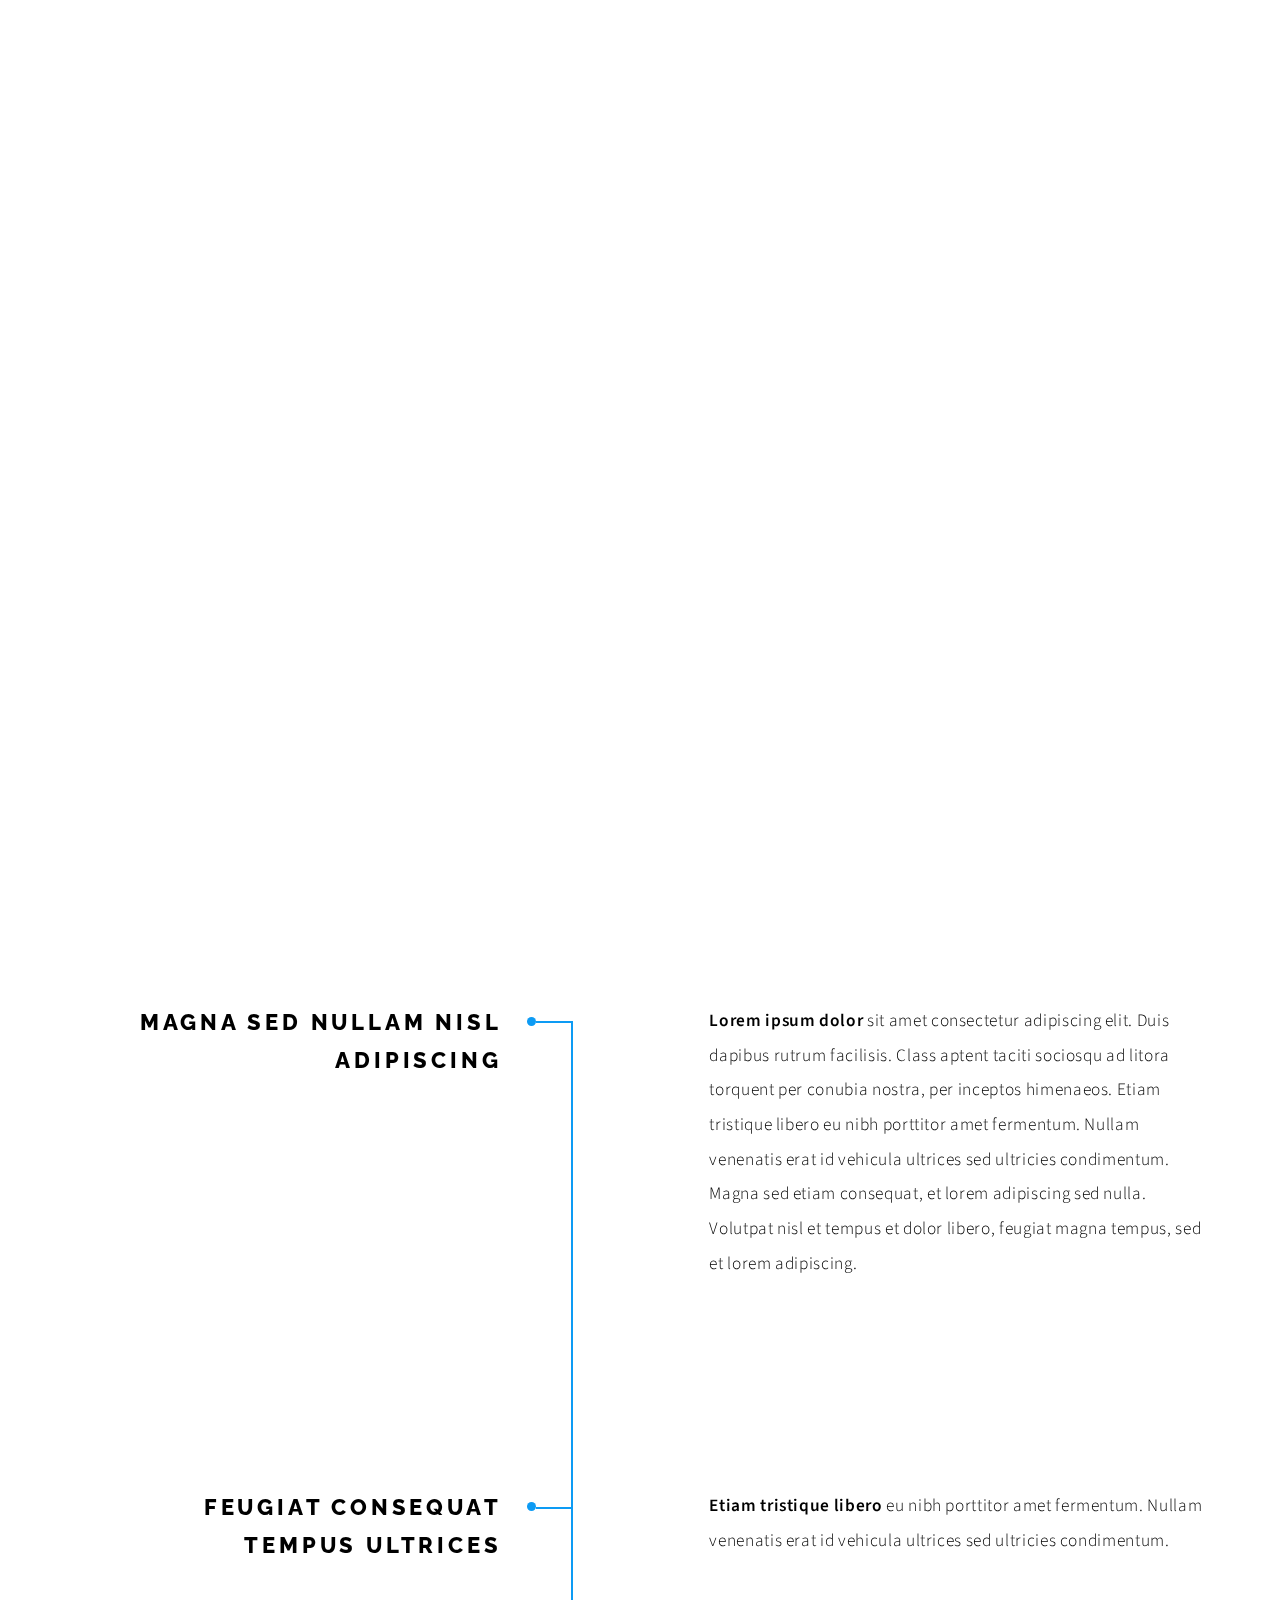
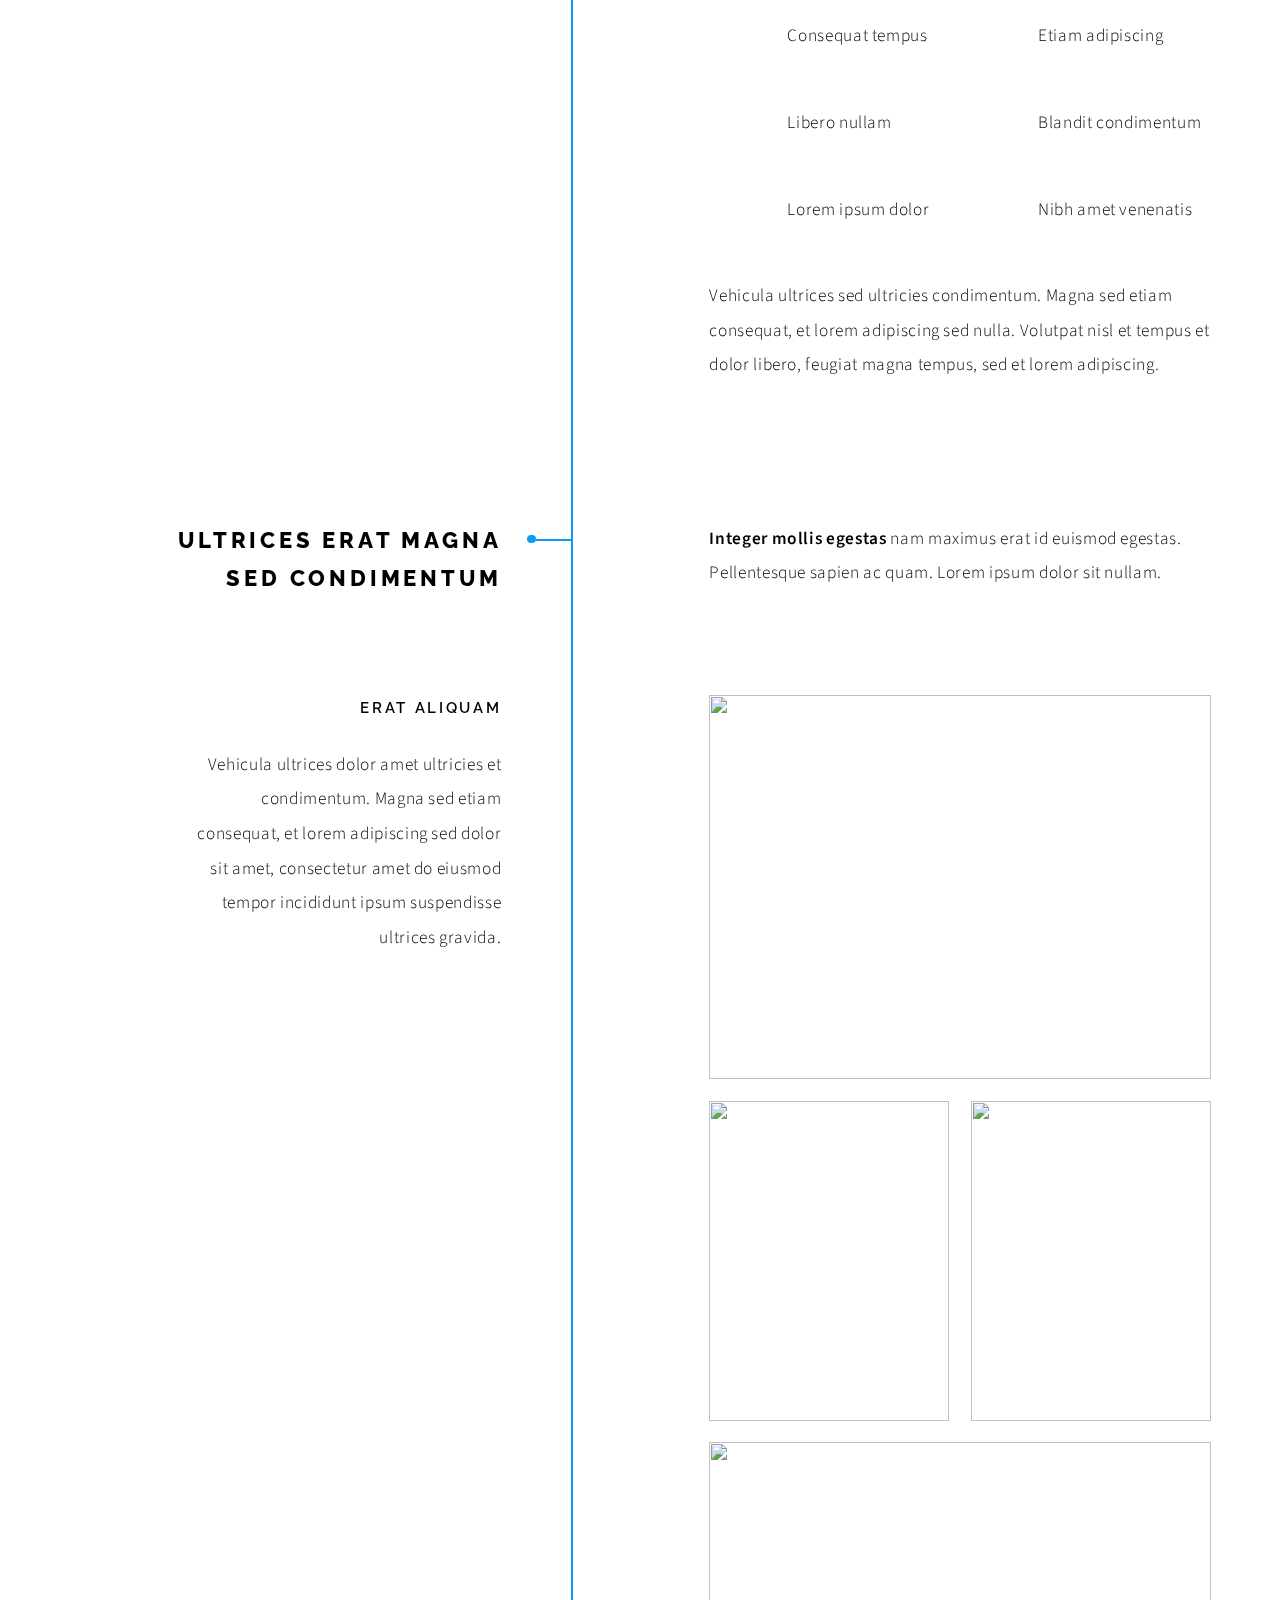
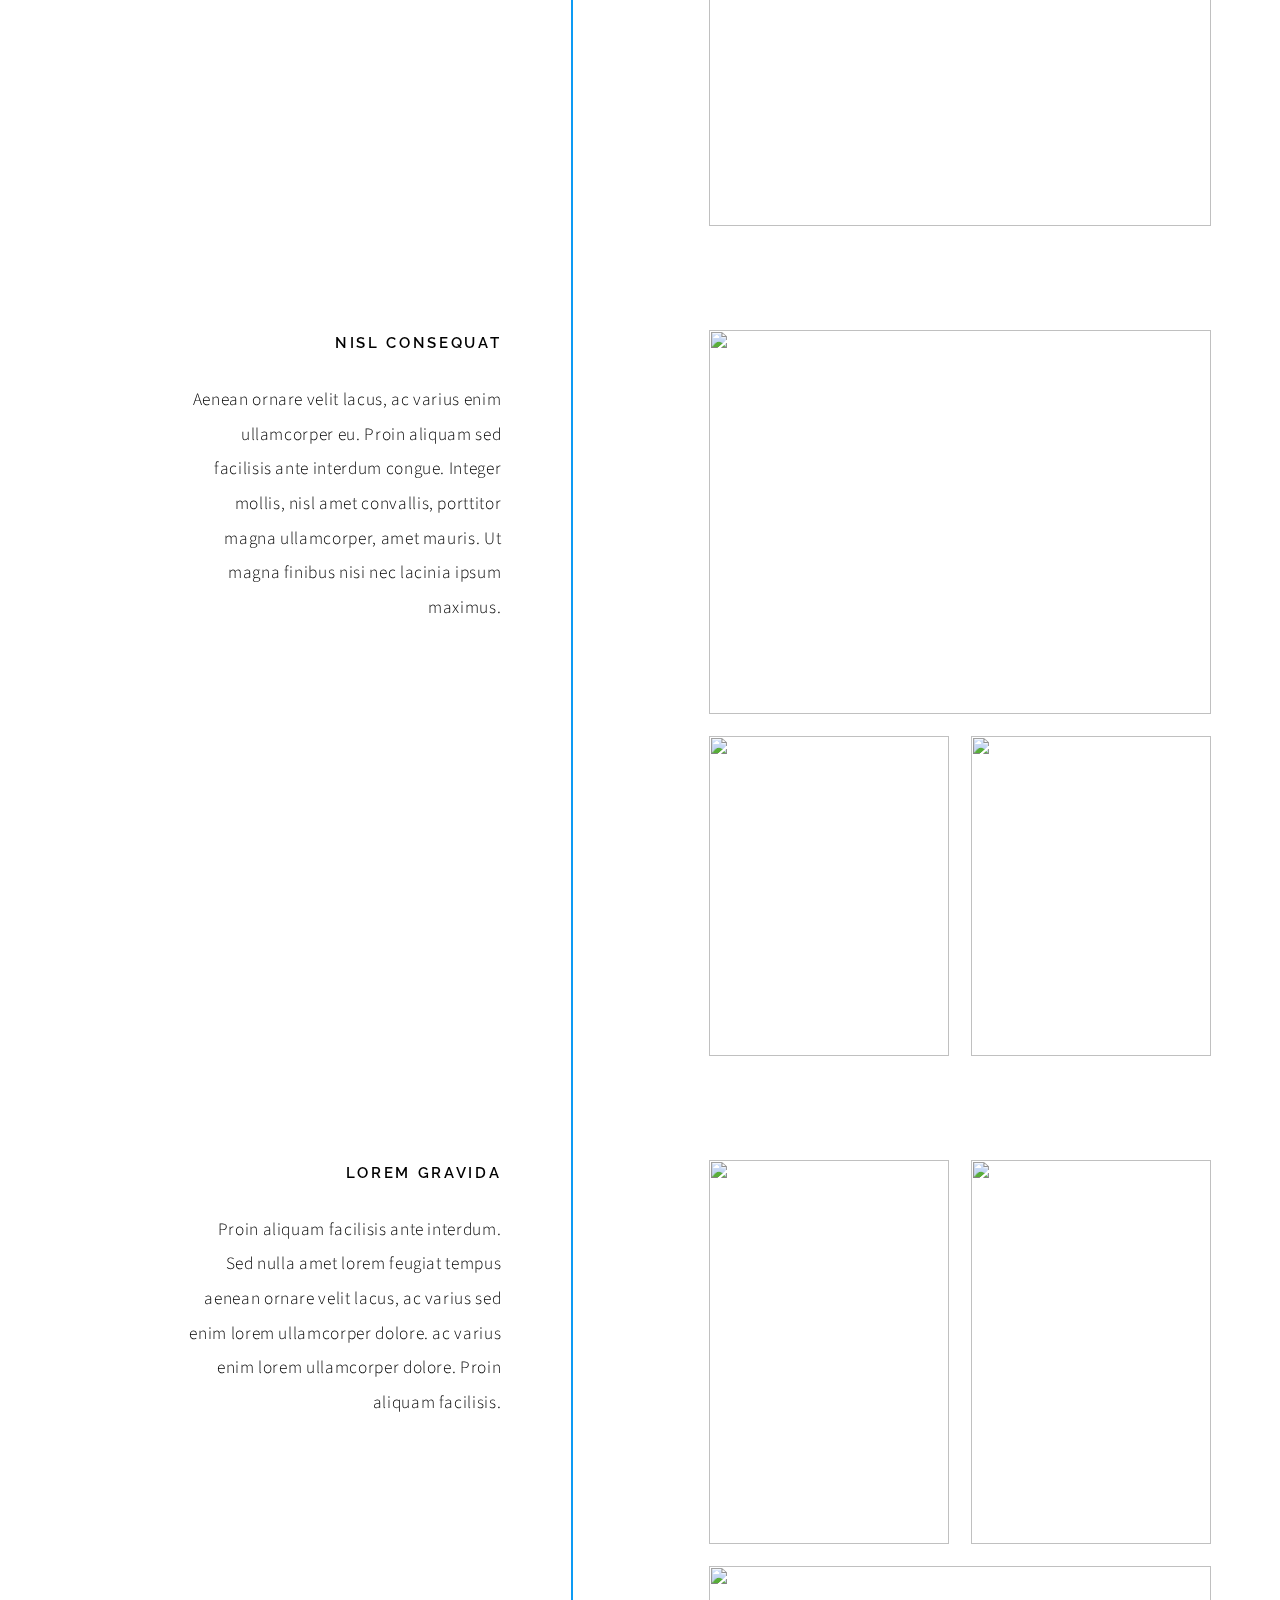
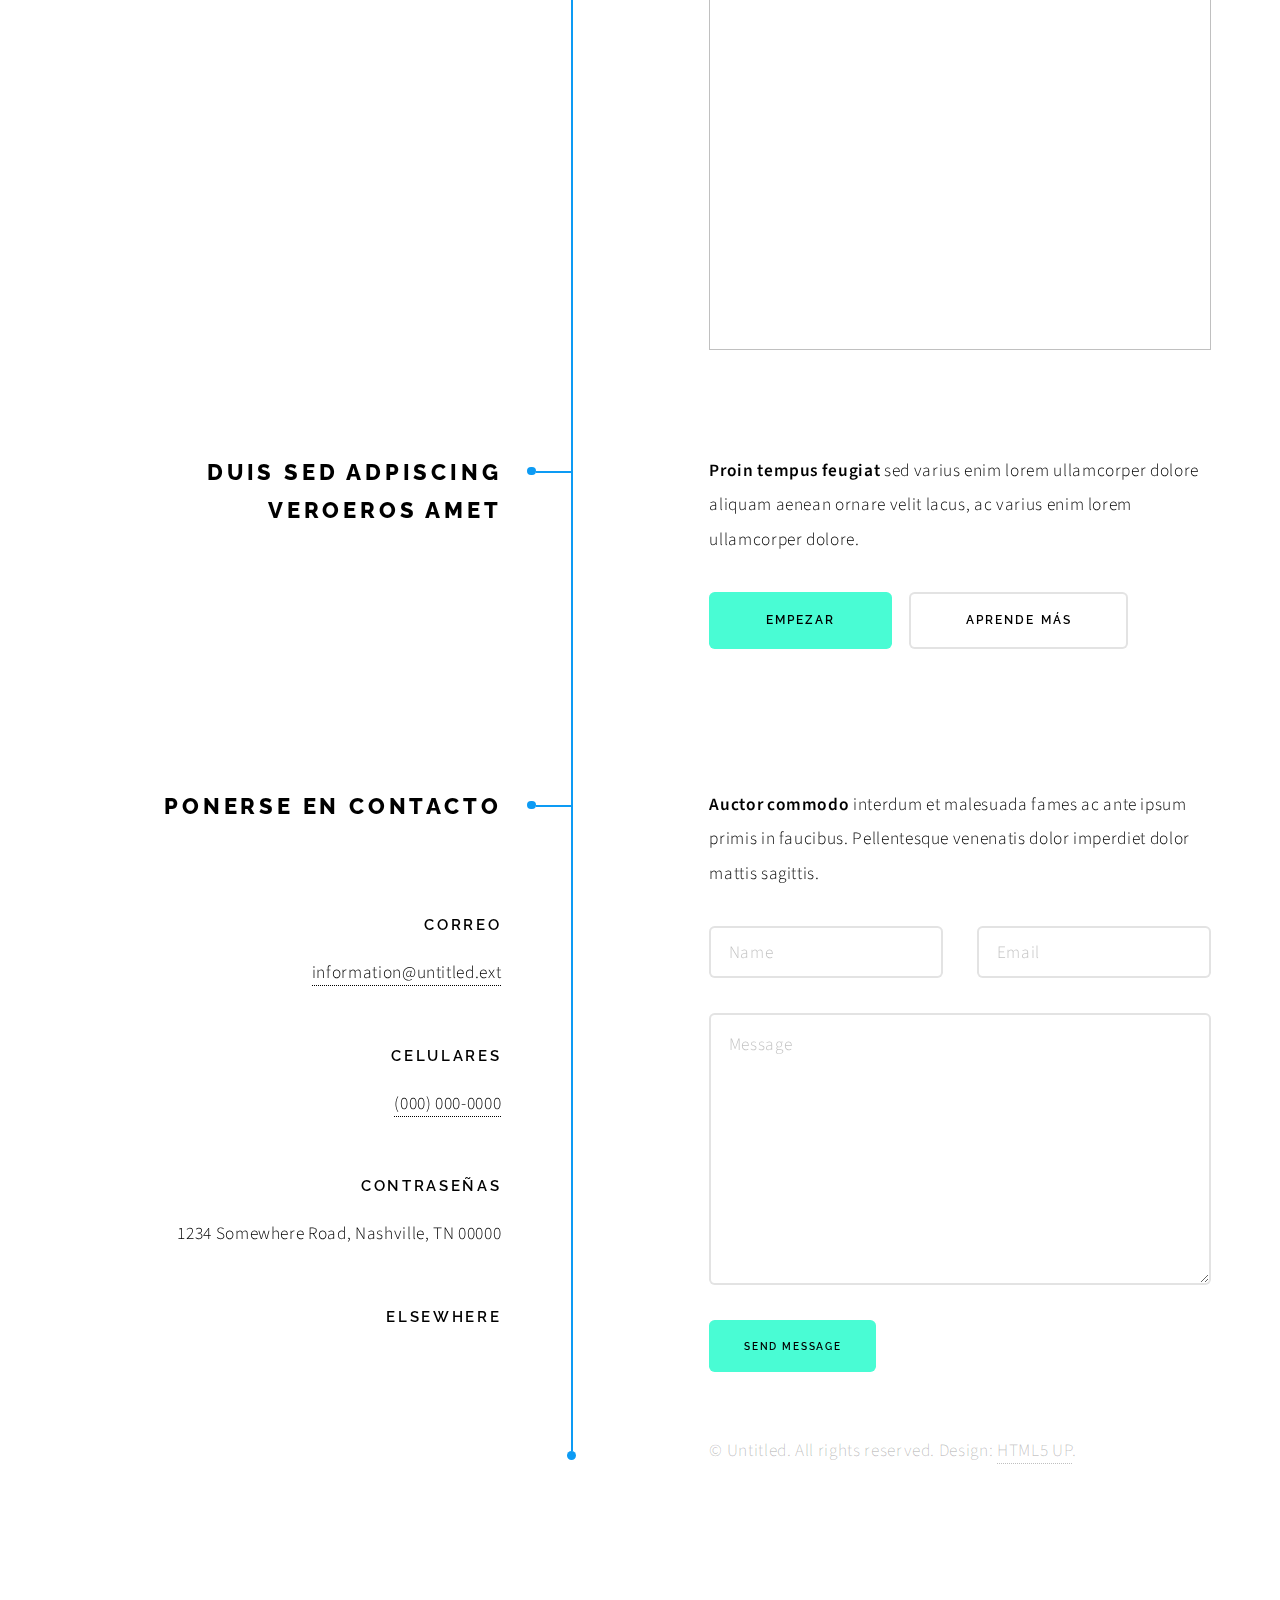
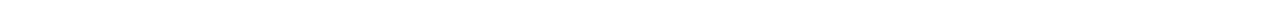
==== commit 60c85293: "cambio del idioma" ====
--- a/index.html
+++ b/index.html
@@ -6,7 +6,7 @@
 -->
 <html>
 	<head>
-		<title>cambio de paradigma en HTML5 UP</title>
+		<title>el paradigma en HTML5 Up</title>
 		<meta charset="utf-8" />
 		<meta name="viewport" content="width=device-width, initial-scale=1, user-scalable=no" />
 		<meta name="description" content="" />
@@ -21,7 +21,7 @@
 				<!-- Intro -->
 					<section class="intro">
 						<header>
-							<h1>Cambio de paradigma</h1>
+							<h1>Cambios de los paradigmas</h1>
 							<p>Una plantilla de sitio responsiva gratuita diseñada por <a href="https://twitter.com/ajlkn">@ajlkn</a> / <a href="https://html5up.net">HTML5 UP</a></p>
 							<ul class="actions">
 								<li><a href="#first" class="arrow scrolly"><span class="label">Next</span></a></li>
@@ -428,15 +428,15 @@
 						<footer>
 							<ul class="items">
 								<li>
-									<h3>correo electronico</h3>
+									<h3>correo</h3>
 									<a href="#">information@untitled.ext</a>
 								</li>
 								<li>
-									<h3>celular</h3>
+									<h3>celulares</h3>
 									<a href="#">(000) 000-0000</a>
 								</li>
 								<li>
-									<h3>contraseña</h3>
+									<h3>contraseñas</h3>
 									<span>1234 Somewhere Road, Nashville, TN 00000</span>
 								</li>
 								<li>
